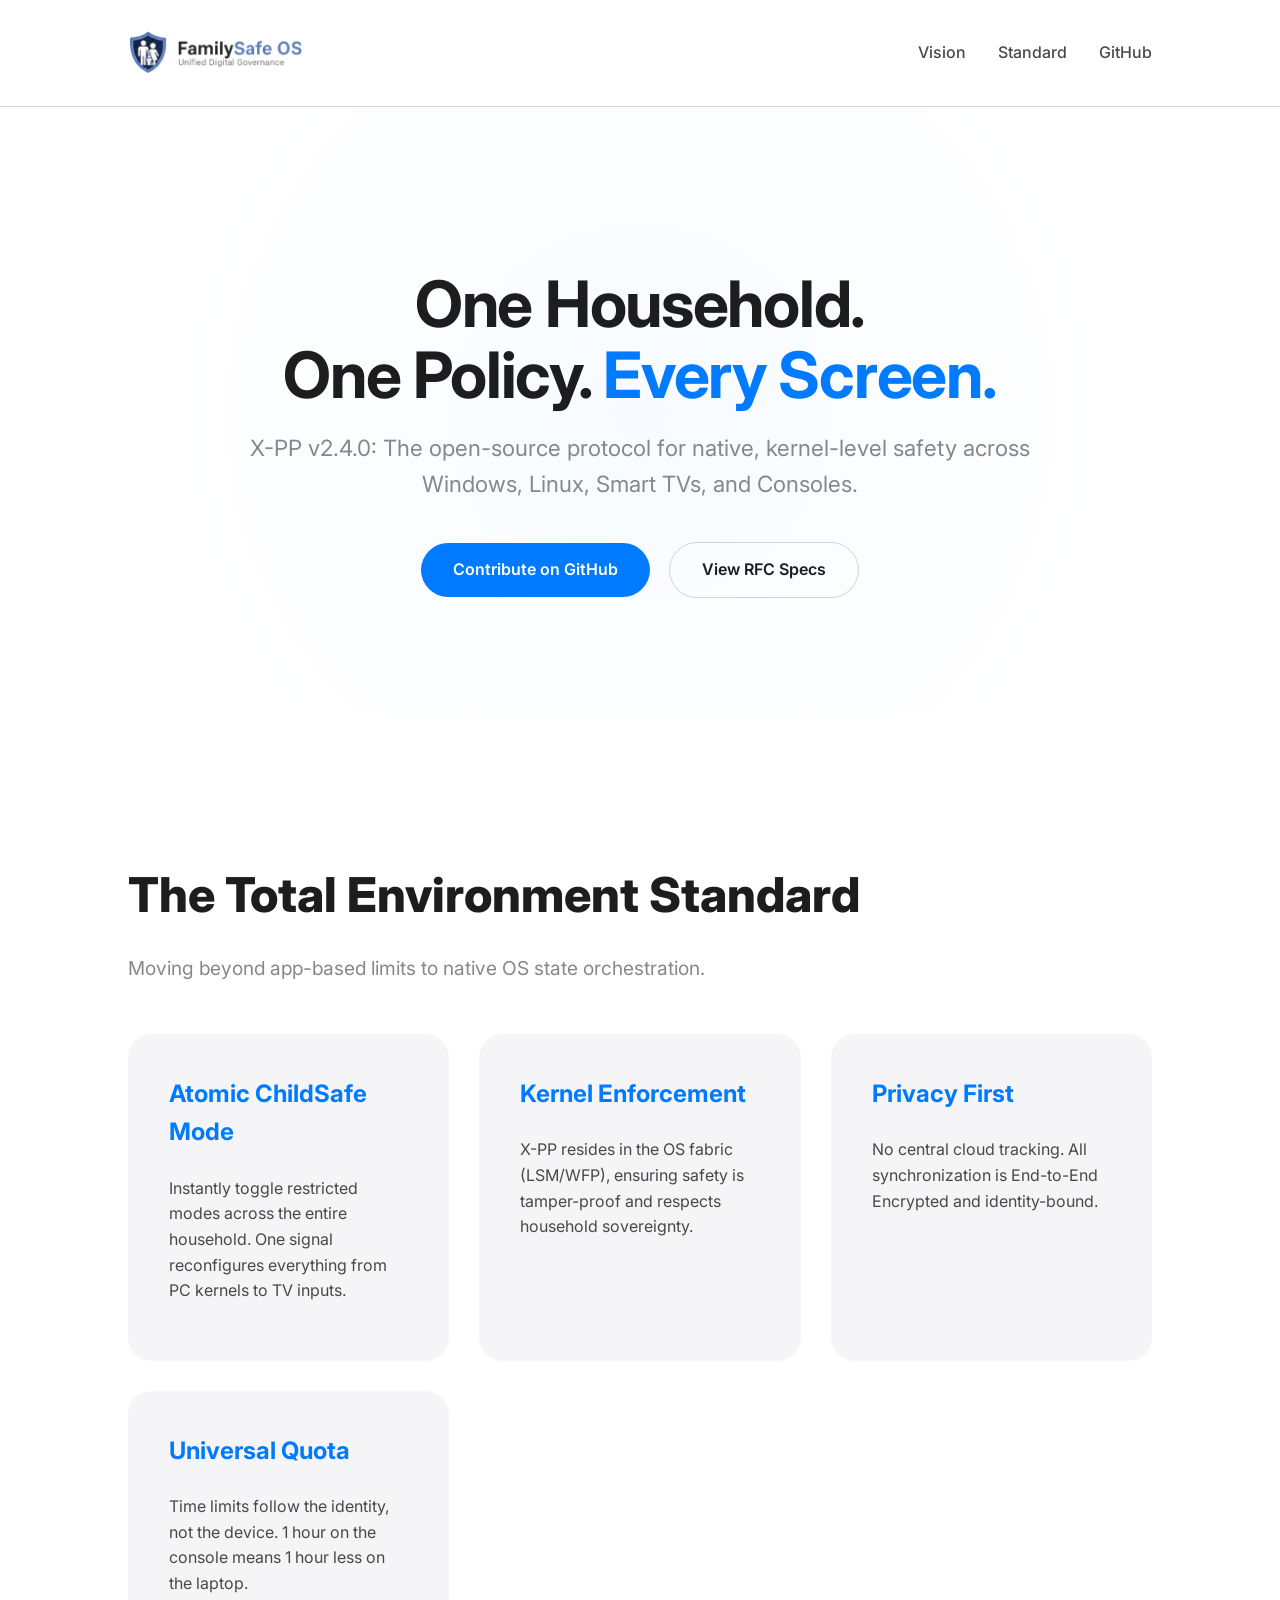
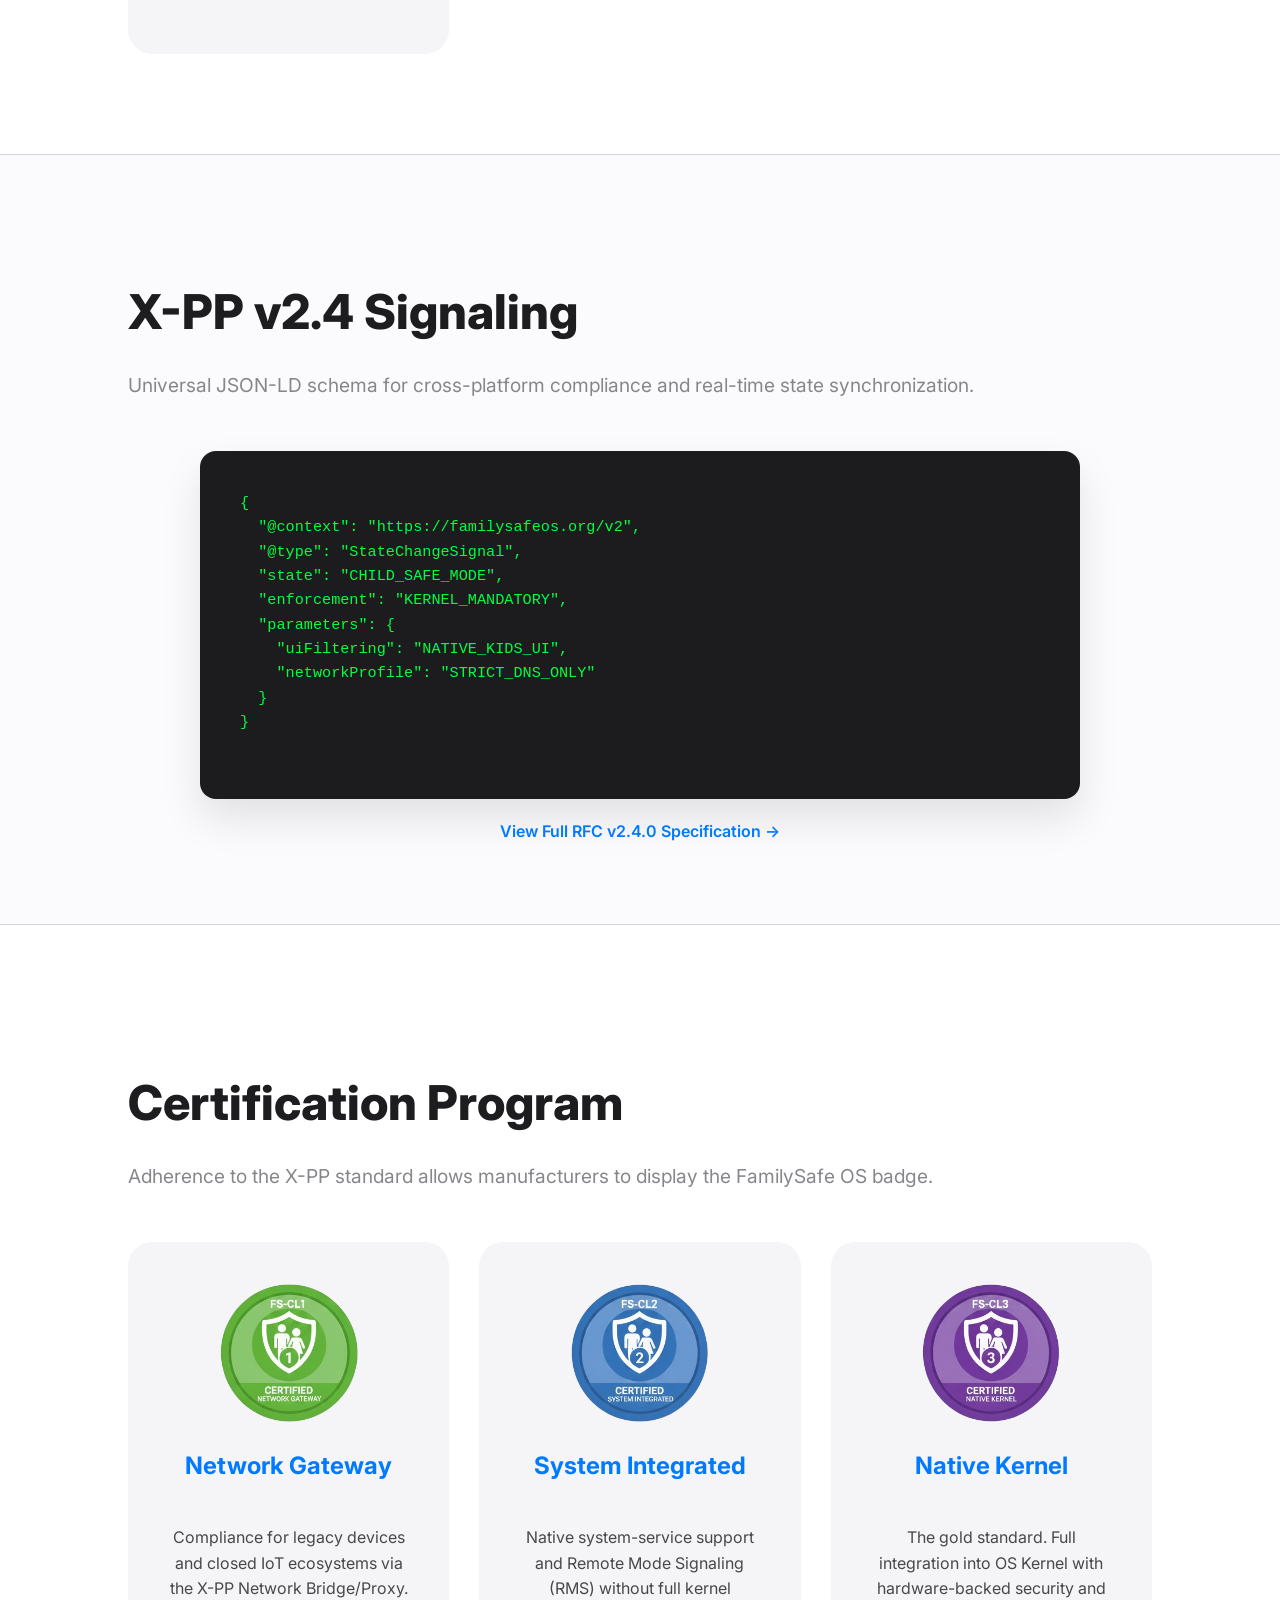
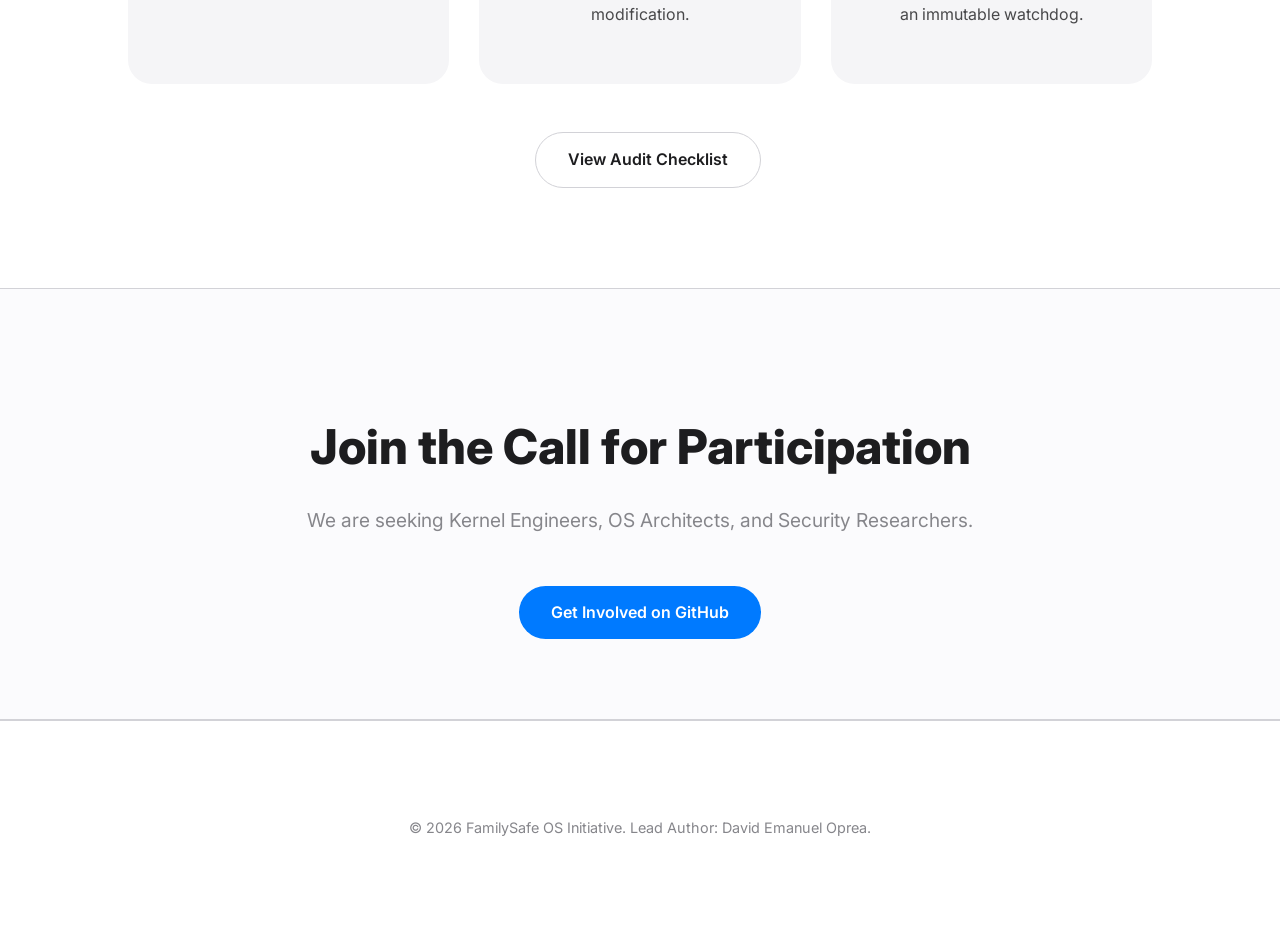
==== docs/index.html @ ed31164e "fix broken links/buttons" ====
<!DOCTYPE html>
<html lang="en">
<head>
    <meta charset="UTF-8">
    <meta name="viewport" content="width=device-width, initial-scale=1.0">
    <title>FamilySafe OS | Unified Digital Governance</title>
    <link rel="stylesheet" href="style.css">
    <link href="https://fonts.googleapis.com/css2?family=Inter:wght@300;400;500;600;800&display=swap" rel="stylesheet">
    <style>
        /* Ensuring smooth scrolling for the internal links */
        html { scroll-behavior: smooth; }
    </style>
</head>
<body>
    <header>
        <nav>
            <div class="logo">
                <img src="logo.png" alt="FamilySafe OS Logo" height="45">
            </div>
            <ul>
                <li><a href="#vision">Vision</a></li>
                <li><a href="#rfc">Standard</a></li>
                <li><a href="https://github.com/FamilySafeOS/standard" target="_blank">GitHub</a></li>
            </ul>
        </nav>
        <div class="hero">
            <h1>One Household. <br>One Policy. <span>Every Screen.</span></h1>
            <p>X-PP v2.4.0: The open-source protocol for native, kernel-level safety across Windows, Linux, Smart TVs, and Consoles.</p>
            <div class="cta-group">
                <a href="https://github.com/FamilySafeOS/standard" class="btn primary">Contribute on GitHub</a>
                <a href="#rfc" class="btn secondary">View RFC Specs</a>
            </div>
        </div>
    </header>

    <section id="vision">
        <div class="section-header">
            <h2>The Total Environment Standard</h2>
            <p>Moving beyond app-based limits to native OS state orchestration.</p>
        </div>
        <div class="principles-grid">
            <div class="card">
                <h3>Atomic ChildSafe Mode</h3>
                <p>Instantly toggle restricted modes across the entire household. One signal reconfigures everything from PC kernels to TV inputs.</p>
            </div>
            <div class="card">
                <h3>Kernel Enforcement</h3>
                <p>X-PP resides in the OS fabric (LSM/WFP), ensuring safety is tamper-proof and respects household sovereignty.</p>
            </div>
            <div class="card">
                <h3>Privacy First</h3>
                <p>No central cloud tracking. All synchronization is End-to-End Encrypted and identity-bound.</p>
            </div>
            <div class="card">
                <h3>Universal Quota</h3>
                <p>Time limits follow the identity, not the device. 1 hour on the console means 1 hour less on the laptop.</p>
            </div>
        </div>
    </section>

    <section id="rfc" class="dark-section">
        <div class="section-header">
            <h2>X-PP v2.4 Signaling</h2>
            <p>Universal JSON-LD schema for cross-platform compliance and real-time state synchronization.</p>
        </div>
        <div class="code-container">
            <pre>
{
  "@context": "https://familysafeos.org/v2",
  "@type": "StateChangeSignal",
  "state": "CHILD_SAFE_MODE",
  "enforcement": "KERNEL_MANDATORY",
  "parameters": {
    "uiFiltering": "NATIVE_KIDS_UI",
    "networkProfile": "STRICT_DNS_ONLY"
  }
}
            </pre>
        </div>
        <div style="text-align: center; margin-top: 20px;">
             <a href="https://github.com/FamilySafeOS/standard/blob/main/RFC/x-pp-v2.md" style="color: #007AFF; text-decoration: none; font-weight: 600;">View Full RFC v2.4.0 Specification →</a>
        </div>
    </section>

    <section id="certification">
        <div class="section-header">
            <h2>Certification Program</h2>
            <p>Adherence to the X-PP standard allows manufacturers to display the FamilySafe OS badge.</p>
        </div>
        <div class="principles-grid">
            <div class="card cert-card">
                <img src="cl1.png" alt="FS-CL1 Network Gateway" class="cert-badge">
                <h3>Network Gateway</h3>
                <p>Compliance for legacy devices and closed IoT ecosystems via the X-PP Network Bridge/Proxy.</p>
            </div>
            <div class="card cert-card">
                <img src="cl2.png" alt="FS-CL2 System Integrated" class="cert-badge">
                <h3>System Integrated</h3>
                <p>Native system-service support and Remote Mode Signaling (RMS) without full kernel modification.</p>
            </div>
            <div class="card cert-card">
                <img src="cl3.png" alt="FS-CL3 Native Kernel" class="cert-badge">
                <h3>Native Kernel</h3>
                <p>The gold standard. Full integration into OS Kernel with hardware-backed security and an immutable watchdog.</p>
            </div>
        </div>
        <div style="text-align: center; margin-top: 3rem;">
            <a href="https://github.com/FamilySafeOS/standard/blob/main/Vendors/AUDIT_CHECKLIST.md" class="btn secondary">View Audit Checklist</a>
        </div>
    </section>

    <section id="cta-footer" class="dark-section">
        <div class="section-header" style="text-align: center;">
            <h2>Join the Call for Participation</h2>
            <p>We are seeking Kernel Engineers, OS Architects, and Security Researchers.</p>
            <a href="https://github.com/FamilySafeOS/standard/issues" class="btn primary">Get Involved on GitHub</a>
        </div>
    </section>

    <footer>
        <p>&copy; 2026 FamilySafe OS Initiative. Lead Author: David Emanuel Oprea.</p>
    </footer>
</body>
</html>
---- docs/style.css ----
/* style.css - Updated Light Theme */
:root { 
    --primary: #007AFF; 
    --bg: #ffffff; 
    --text: #1d1d1f; 
    --card: #f5f5f7; 
    --border: #d2d2d7;
    --code-bg: #1c1c1e;
}
html {
    scroll-behavior: smooth;
}

body { 
    margin: 0; 
    font-family: 'Inter', sans-serif; 
    background: var(--bg); 
    color: var(--text); 
    line-height: 1.6; 
    -webkit-font-smoothing: antialiased;
}

nav { 
    display: flex; 
    justify-content: space-between; 
    padding: 1.5rem 10%; 
    align-items: center; 
    border-bottom: 1px solid var(--border);
}

.logo { 
    display: flex;
    align-items: center;
}

nav ul { display: flex; list-style: none; gap: 2rem; }
nav a { color: var(--text); text-decoration: none; font-weight: 500; opacity: 0.8; transition: 0.3s; }
nav a:hover { opacity: 1; color: var(--primary); }

.hero { 
    text-align: center; 
    padding: 120px 10%; 
    background: radial-gradient(circle at center, #007aff08 0%, transparent 70%); 
}

h1 { font-size: 4rem; line-height: 1.1; margin-bottom: 20px; color: #1d1d1f; letter-spacing: -0.02em; }
h1 span { color: var(--primary); }
.hero p { font-size: 1.4rem; color: #86868b; max-width: 800px; margin: 0 auto 40px; }

.btn { padding: 14px 32px; border-radius: 50px; text-decoration: none; font-weight: 600; transition: 0.3s; display: inline-block; }
.primary { background: var(--primary); color: white; }
.secondary { border: 1px solid var(--border); color: var(--text); margin-left: 15px; }
.secondary:hover { background: #f5f5f7; }

section { padding: 100px 10%; }
.section-header h2 { font-size: 3rem; margin-bottom: 15px; font-weight: 800; }
.section-header p { font-size: 1.2rem; color: #86868b; margin-bottom: 50px; }

.principles-grid { display: grid; grid-template-columns: repeat(auto-fit, minmax(300px, 1fr)); gap: 30px; }
.card { 
    background: var(--card); 
    padding: 40px; 
    border-radius: 24px; 
    border: 1px solid transparent; 
    transition: 0.3s ease;
}

.card h3 { color: var(--primary); font-size: 1.5rem; margin-top: 0; }
.card p { color: #48484a; }

/* Certification Hover Glows */
.cert-card { 
    text-align: center; 
    display: flex; 
    flex-direction: column; 
    align-items: center; 
}

.cert-badge { 
    width: 140px; 
    height: 140px; 
    margin-bottom: 1.5rem; 
    transition: transform 0.3s ease; 
}

.cert-card:hover { 
    transform: translateY(-10px); 
    background: #ffffff; 
}

/* Specific Glow Effects based on Level */
/* Level 1 - Green */
.cert-card:nth-child(1):hover { 
    box-shadow: 0 20px 40px rgba(50, 215, 75, 0.15); 
    border-color: #32D74B; 
}

/* Level 2 - Blue */
.cert-card:nth-child(2):hover { 
    box-shadow: 0 20px 40px rgba(0, 122, 255, 0.15); 
    border-color: #007AFF; 
}

/* Level 3 - Purple */
.cert-card:nth-child(3):hover { 
    box-shadow: 0 20px 40px rgba(94, 92, 230, 0.15); 
    border-color: #5E5CE6; 
}

.cert-card:hover .cert-badge { transform: scale(1.05); }

/* Technical Section stays dark for contrast */
.dark-section { 
    background: #fbfbfd; 
    border-top: 1px solid var(--border); 
    border-bottom: 1px solid var(--border); 
    padding: 80px 10%;
}

.code-container { 
    background: var(--code-bg); 
    padding: 2.5rem; 
    border-radius: 16px; 
    max-width: 800px; 
    margin: 0 auto; 
    box-shadow: 0 20px 40px rgba(0,0,0,0.1);
}

pre { 
    margin: 0; 
    color: #00ff41; 
    font-family: 'Courier New', monospace; 
    font-size: 0.95rem; 
    overflow-x: auto; 
}

footer { 
    padding: 80px 10%; 
    text-align: center; 
    border-top: 1px solid var(--border); 
    color: #86868b; 
    font-size: 0.9rem; 
}
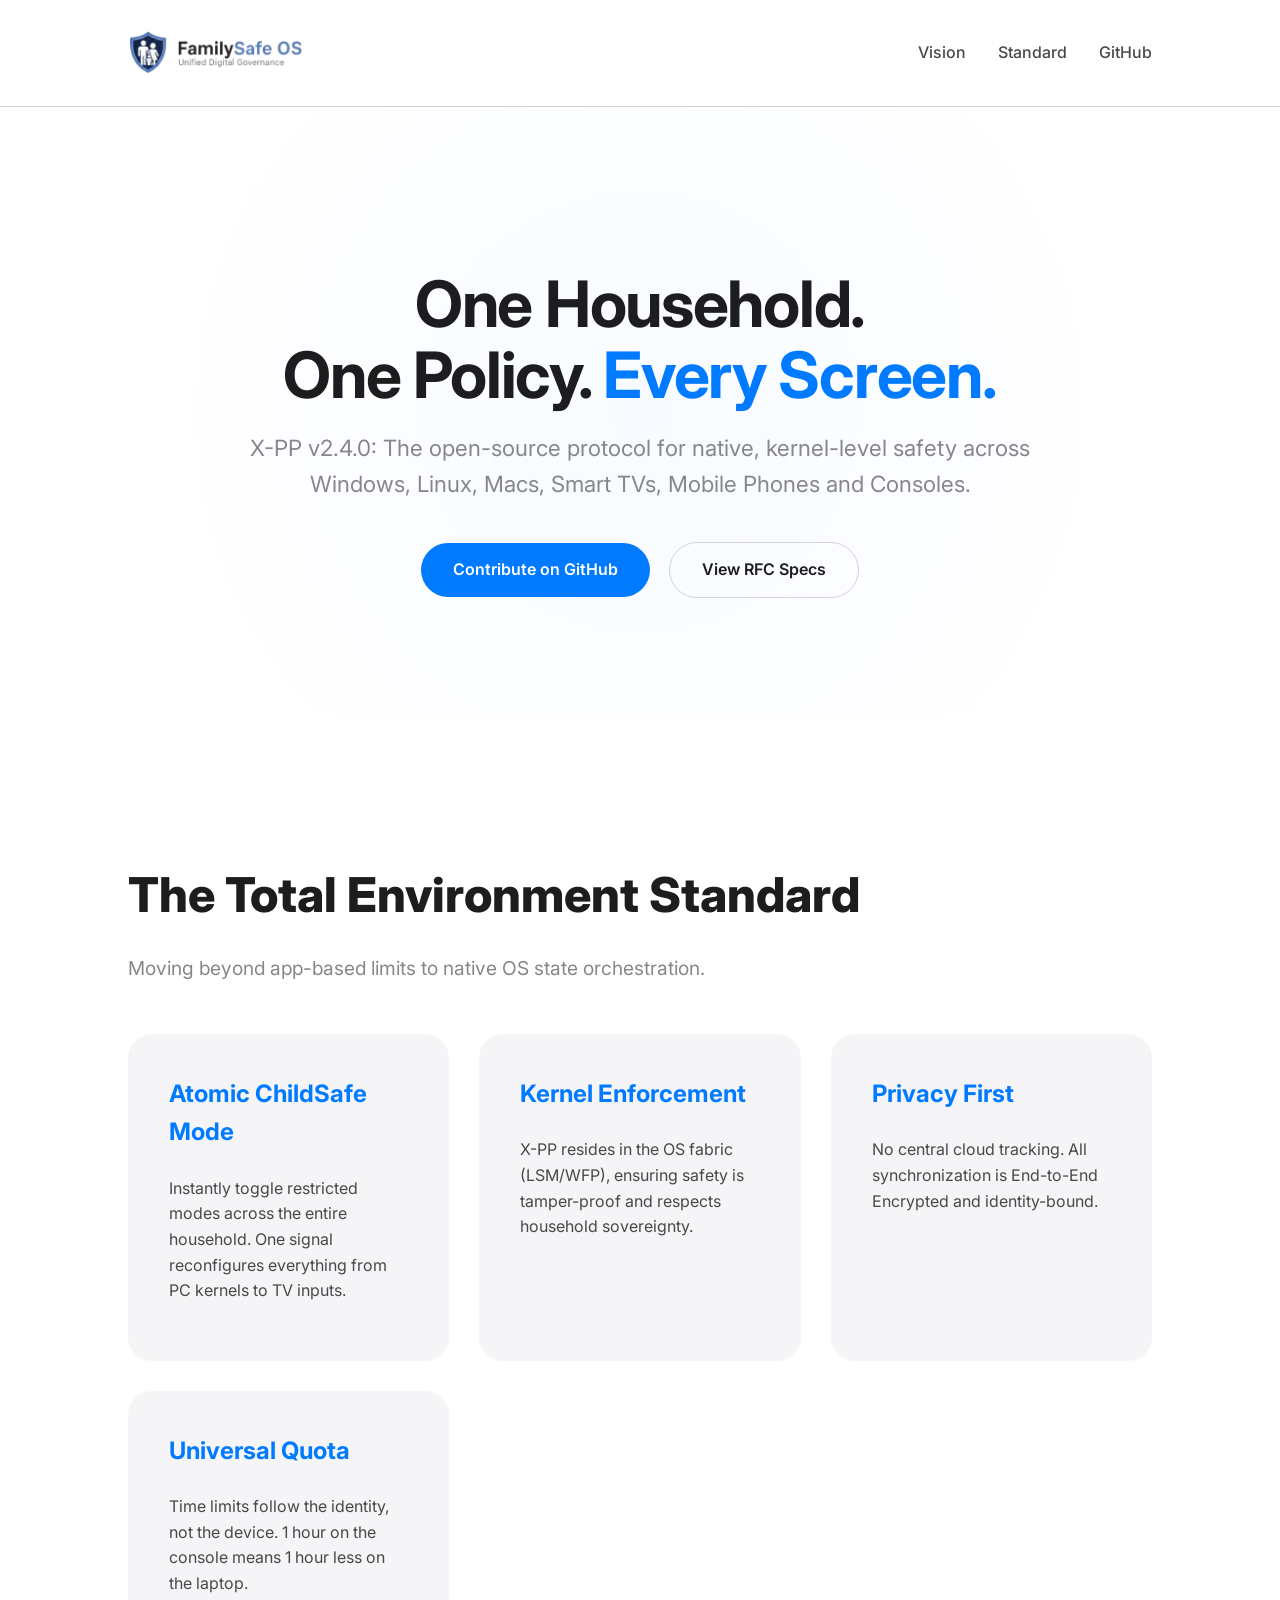
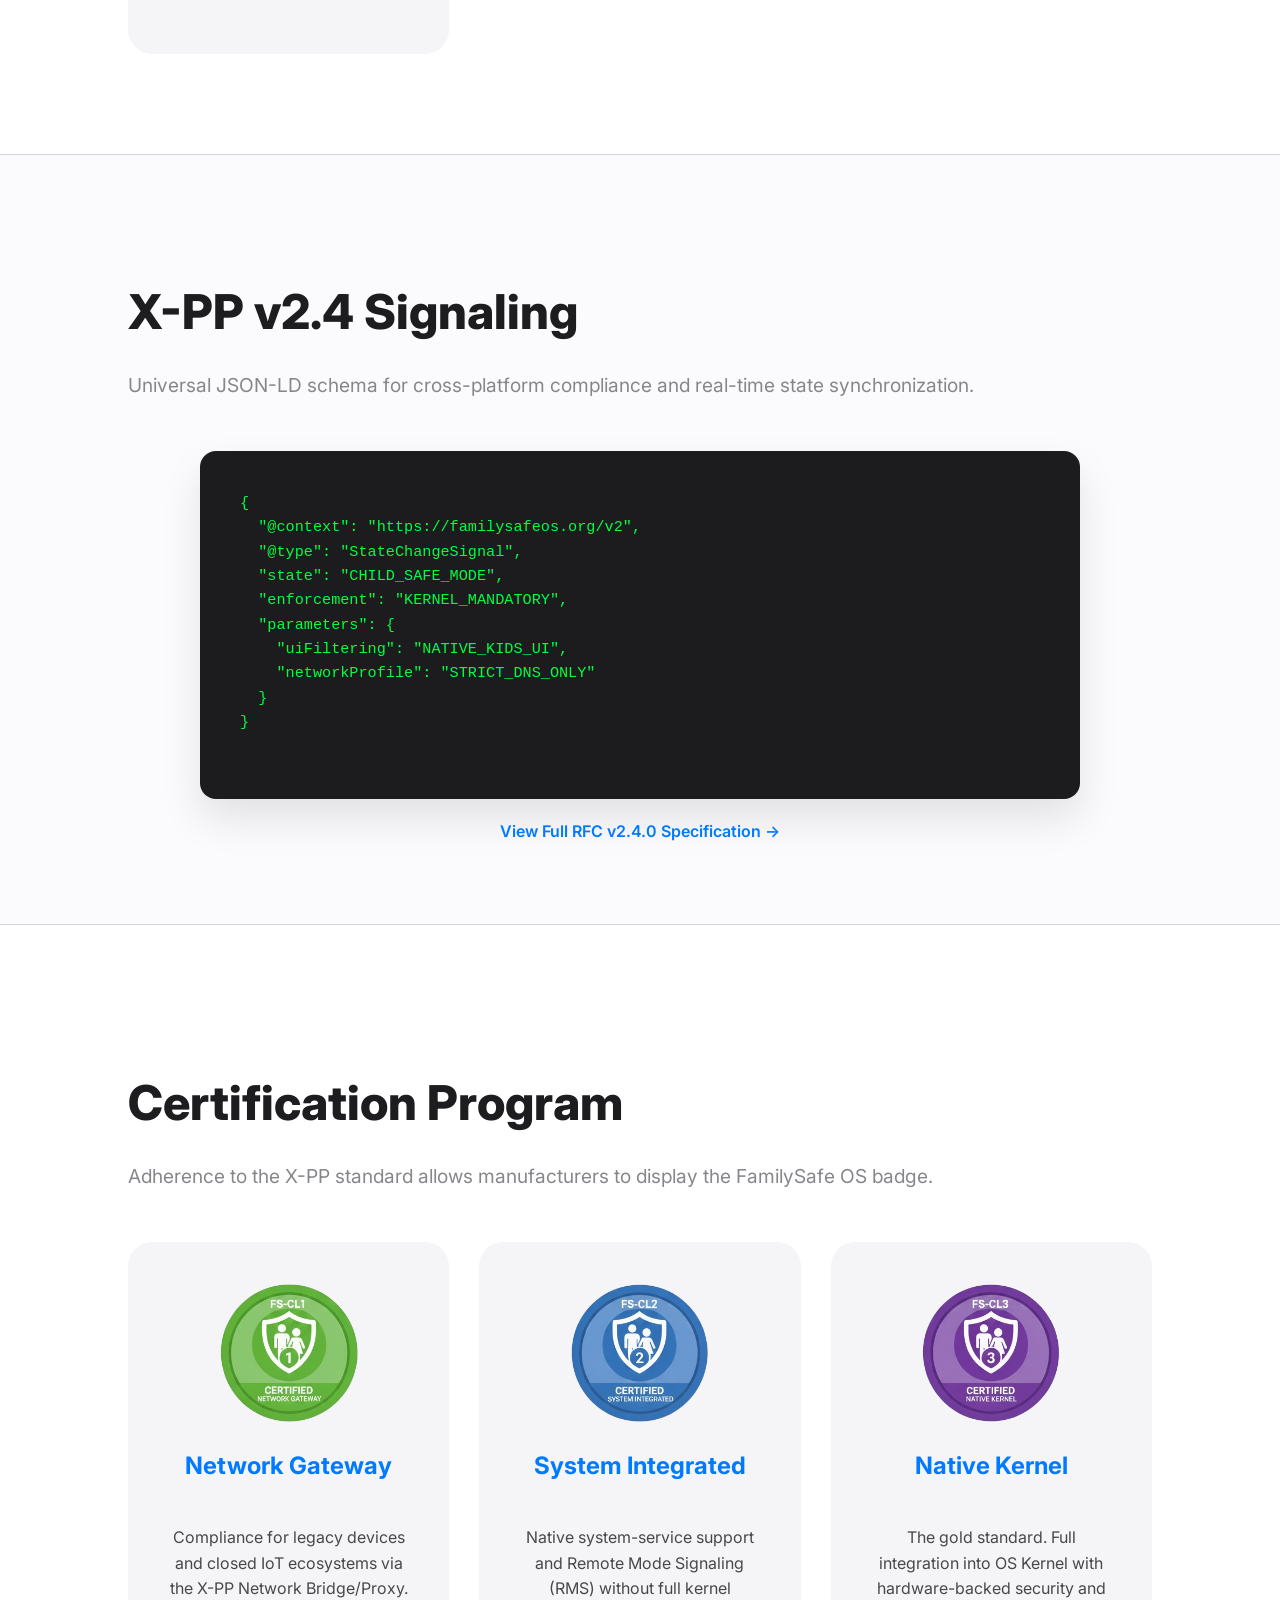
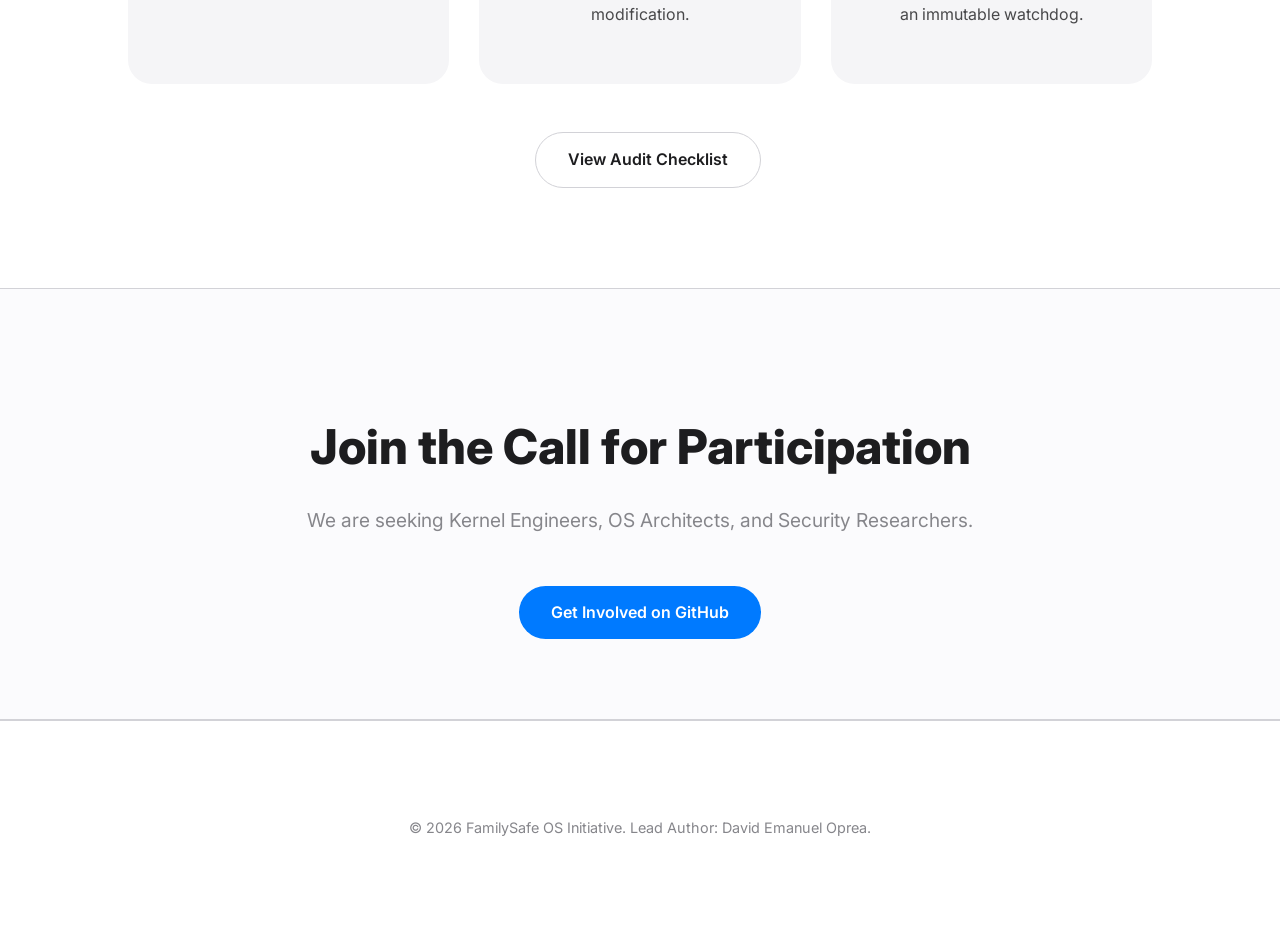
==== commit 1a4d5f34: "updated description" ====
--- a/docs/index.html
+++ b/docs/index.html
@@ -25,7 +25,7 @@
         </nav>
         <div class="hero">
             <h1>One Household. <br>One Policy. <span>Every Screen.</span></h1>
-            <p>X-PP v2.4.0: The open-source protocol for native, kernel-level safety across Windows, Linux, Smart TVs, and Consoles.</p>
+            <p>X-PP v2.4.0: The open-source protocol for native, kernel-level safety across Windows, Linux, Macs, Smart TVs, Mobile Phones and Consoles.</p>
             <div class="cta-group">
                 <a href="https://github.com/FamilySafeOS/standard" class="btn primary">Contribute on GitHub</a>
                 <a href="#rfc" class="btn secondary">View RFC Specs</a>
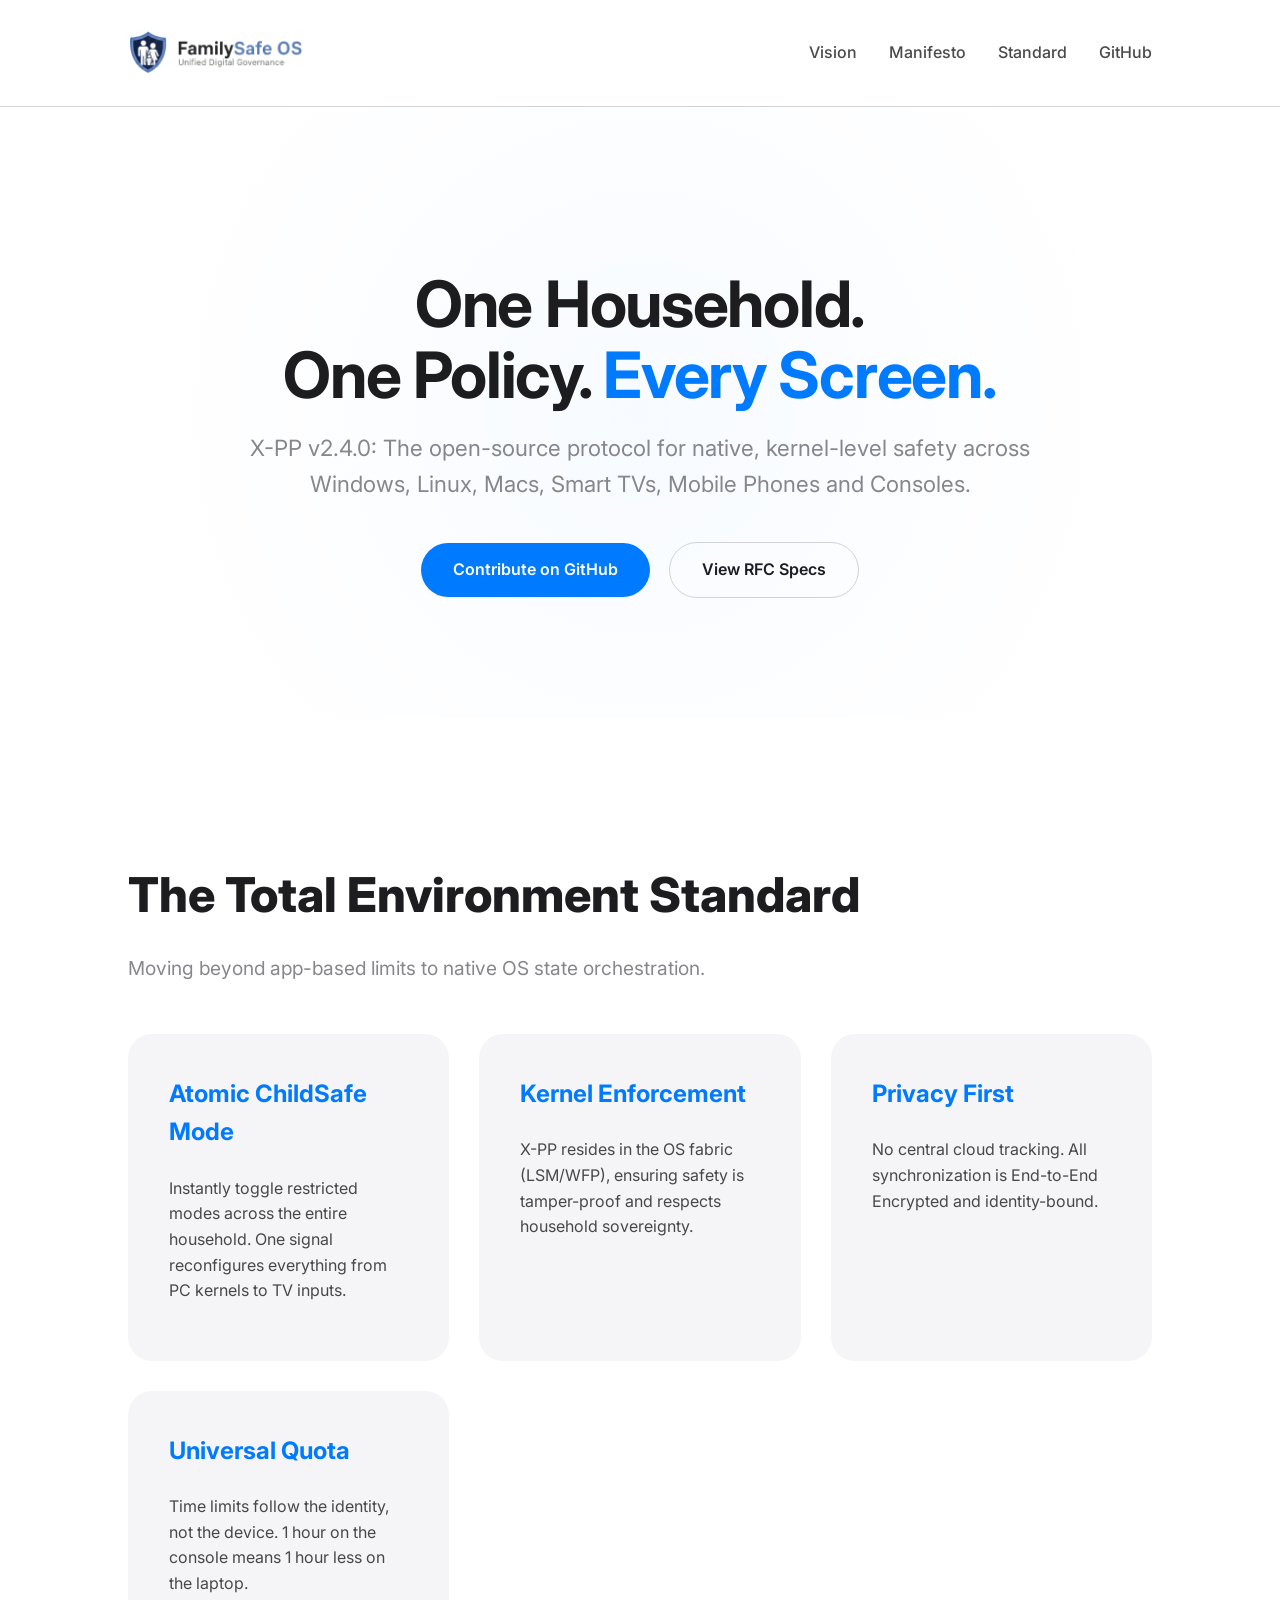
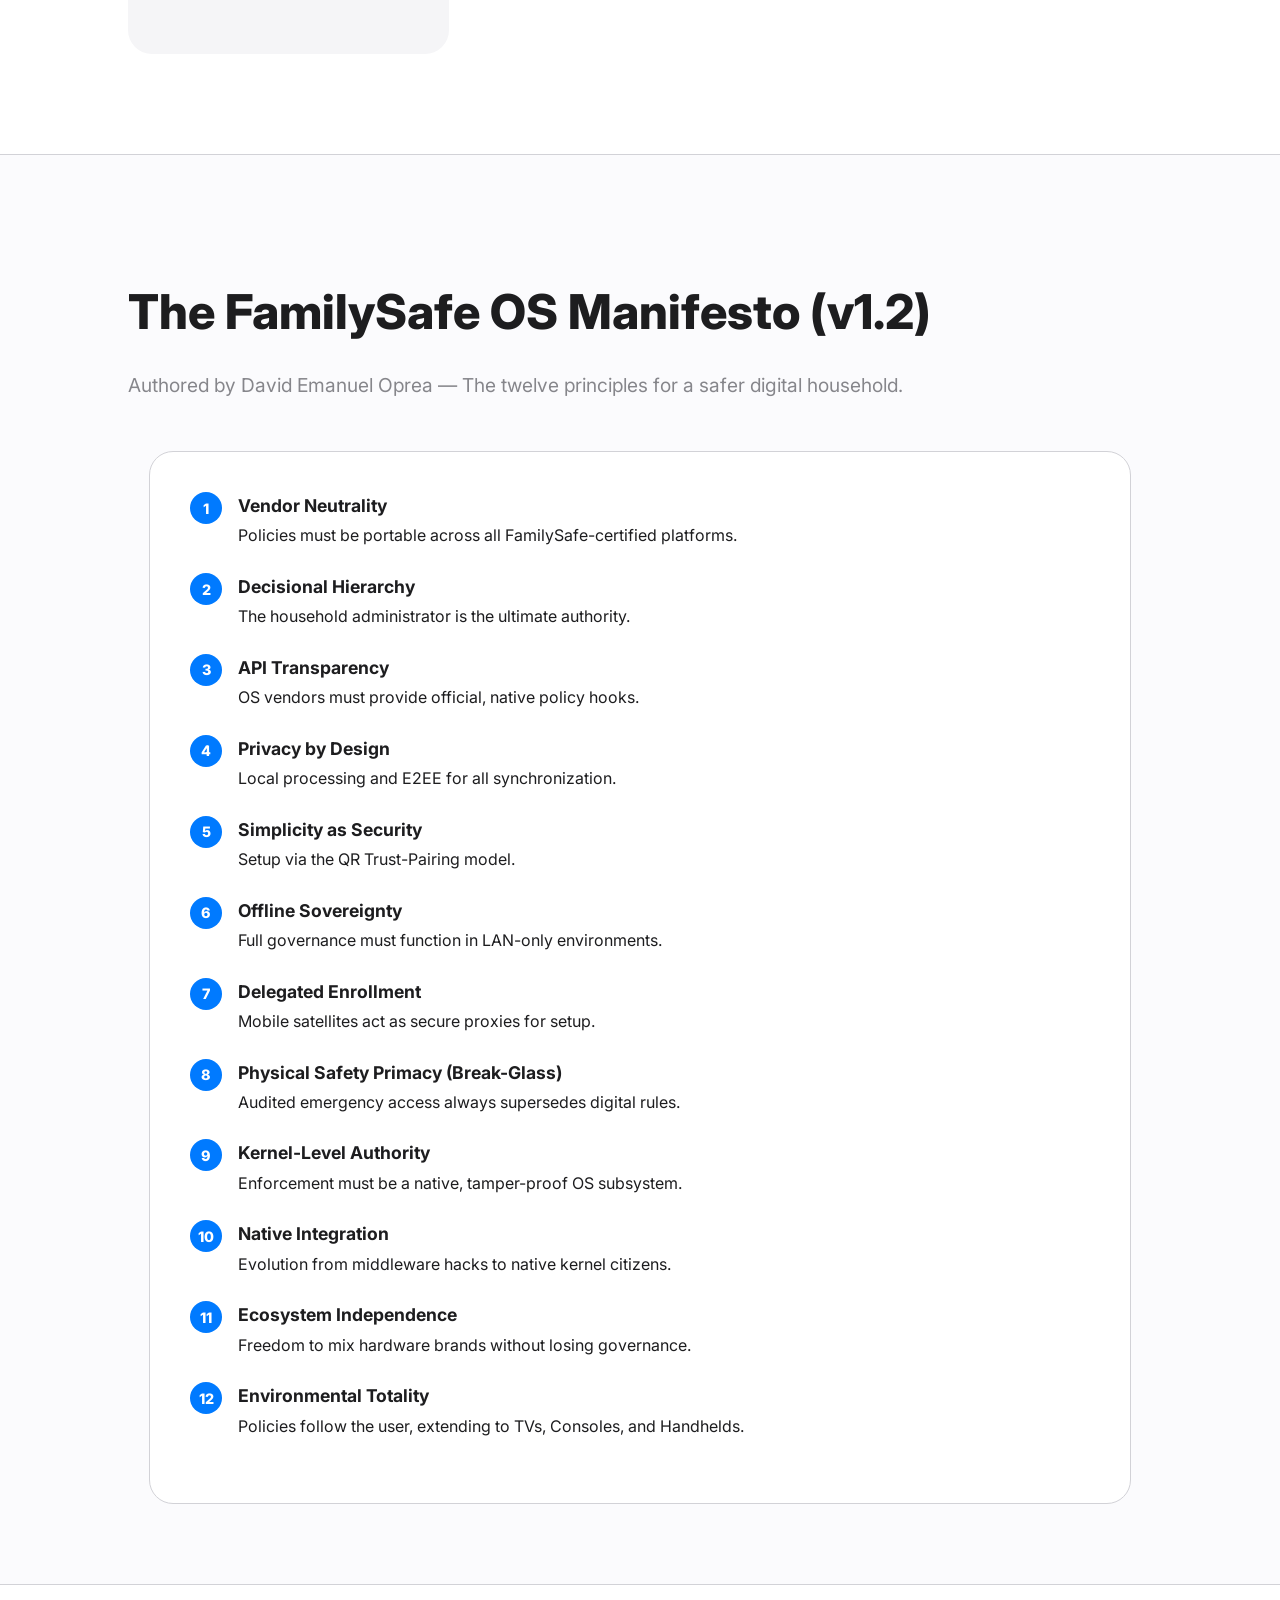
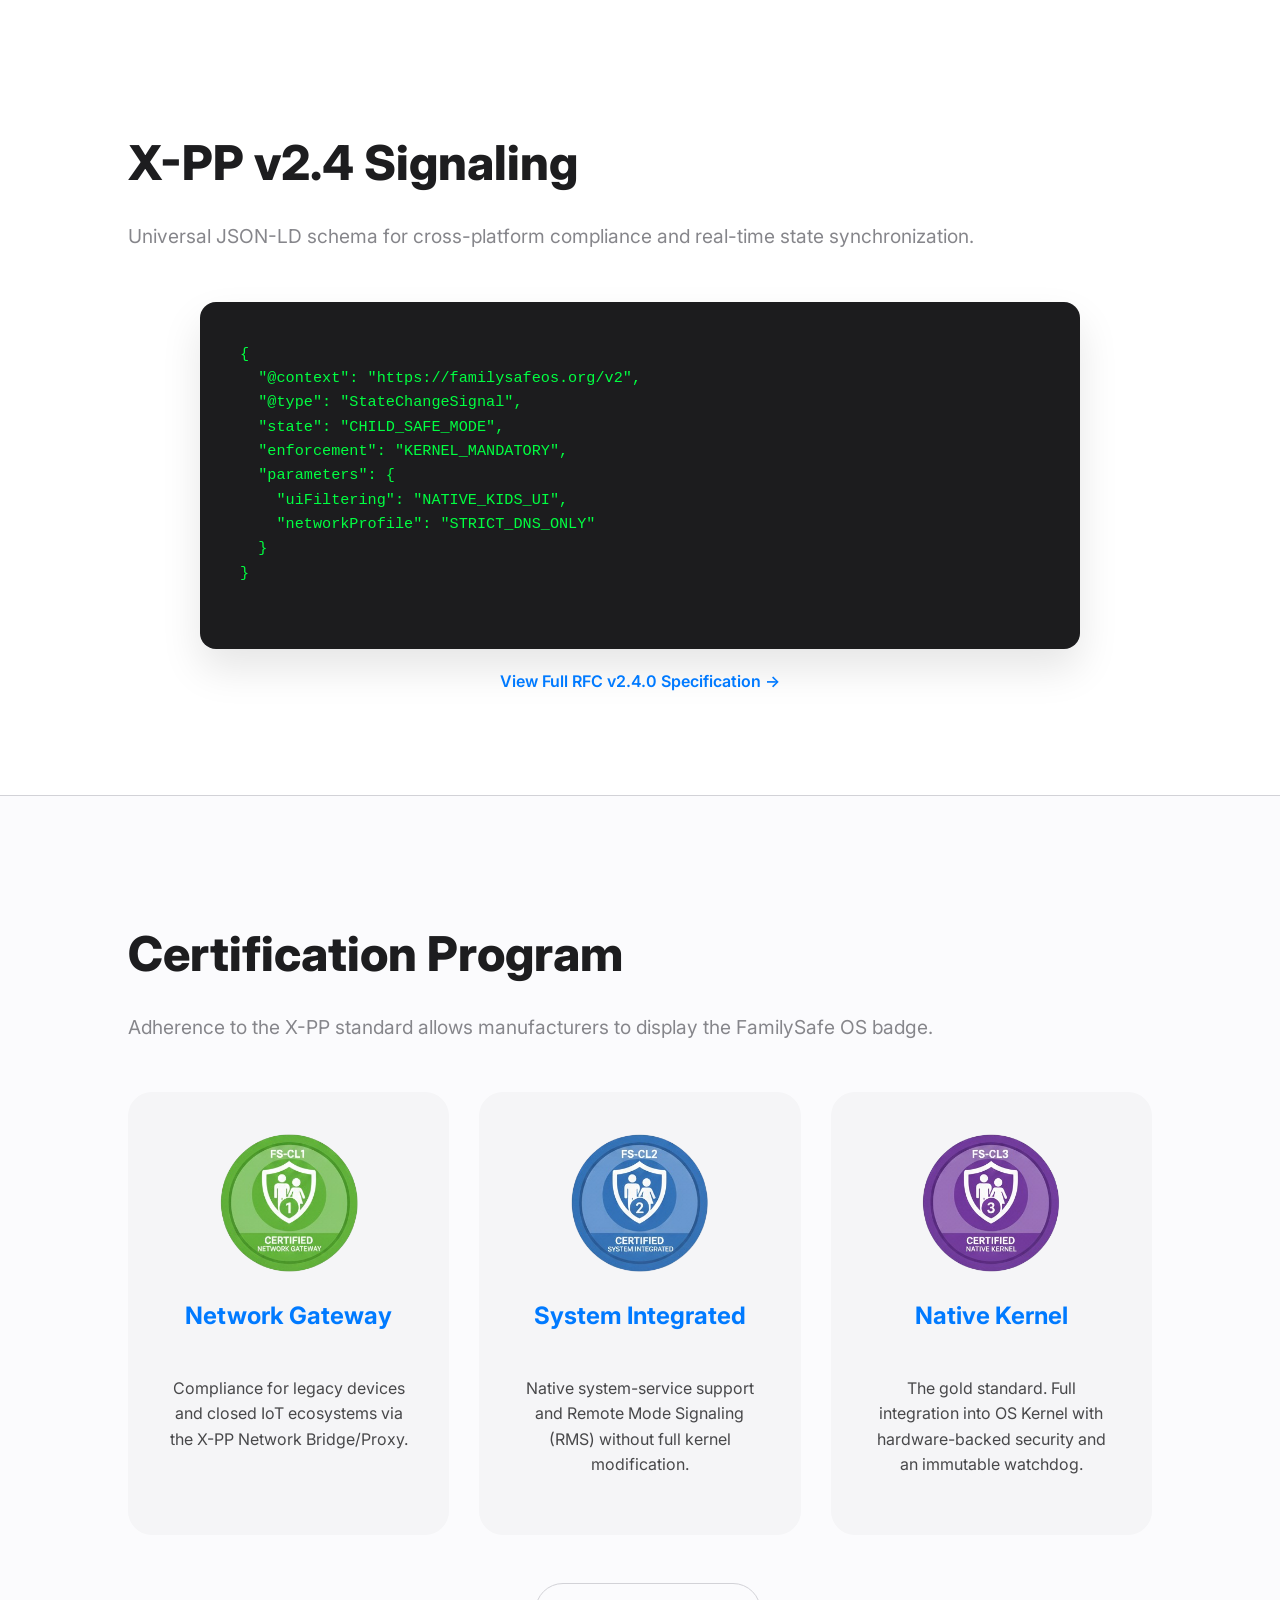
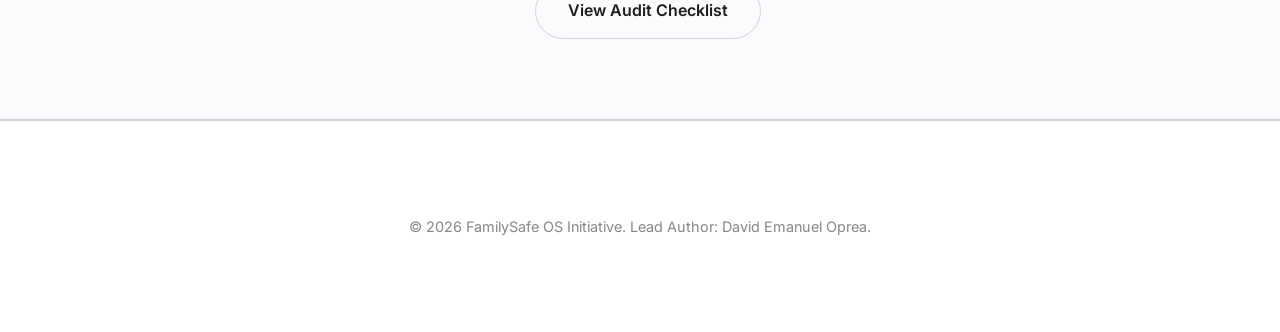
==== commit 9f52a784: "Add manifesto section with twelve principles Added a new manifesto section with twelve principles fo" ====
--- a/docs/index.html
+++ b/docs/index.html
@@ -7,8 +7,43 @@
     <link rel="stylesheet" href="style.css">
     <link href="https://fonts.googleapis.com/css2?family=Inter:wght@300;400;500;600;800&display=swap" rel="stylesheet">
     <style>
-        /* Ensuring smooth scrolling for the internal links */
+        /* Ensuring smooth scrolling for internal links */
         html { scroll-behavior: smooth; }
+        
+        /* Manifesto specific styling to ensure readability in white theme */
+        .manifesto-list {
+            list-style: none;
+            padding: 0;
+            counter-reset: manifesto-counter;
+        }
+        .manifesto-item {
+            counter-increment: manifesto-counter;
+            margin-bottom: 1.5rem;
+            padding-left: 3rem;
+            position: relative;
+        }
+        .manifesto-item::before {
+            content: counter(manifesto-counter);
+            position: absolute;
+            left: 0;
+            top: 0;
+            width: 2rem;
+            height: 2rem;
+            background: var(--primary);
+            color: white;
+            border-radius: 50%;
+            display: flex;
+            align-items: center;
+            justify-content: center;
+            font-weight: 800;
+            font-size: 0.9rem;
+        }
+        .manifesto-item strong {
+            display: block;
+            color: var(--text);
+            font-size: 1.1rem;
+            margin-bottom: 0.2rem;
+        }
     </style>
 </head>
 <body>
@@ -19,6 +54,7 @@
             </div>
             <ul>
                 <li><a href="#vision">Vision</a></li>
+                <li><a href="#manifesto">Manifesto</a></li>
                 <li><a href="#rfc">Standard</a></li>
                 <li><a href="https://github.com/FamilySafeOS/standard" target="_blank">GitHub</a></li>
             </ul>
@@ -58,7 +94,54 @@
         </div>
     </section>
 
-    <section id="rfc" class="dark-section">
+    <section id="manifesto" class="dark-section">
+        <div class="section-header">
+            <h2>The FamilySafe OS Manifesto (v1.2)</h2>
+            <p>Authored by David Emanuel Oprea — The twelve principles for a safer digital household.</p>
+        </div>
+        <div class="card" style="max-width: 900px; margin: 0 auto; background: white; border: 1px solid var(--border);">
+            <div class="manifesto-list">
+                <div class="manifesto-item">
+                    <strong>Vendor Neutrality</strong> Policies must be portable across all FamilySafe-certified platforms.
+                </div>
+                <div class="manifesto-item">
+                    <strong>Decisional Hierarchy</strong> The household administrator is the ultimate authority.
+                </div>
+                <div class="manifesto-item">
+                    <strong>API Transparency</strong> OS vendors must provide official, native policy hooks.
+                </div>
+                <div class="manifesto-item">
+                    <strong>Privacy by Design</strong> Local processing and E2EE for all synchronization.
+                </div>
+                <div class="manifesto-item">
+                    <strong>Simplicity as Security</strong> Setup via the QR Trust-Pairing model.
+                </div>
+                <div class="manifesto-item">
+                    <strong>Offline Sovereignty</strong> Full governance must function in LAN-only environments.
+                </div>
+                <div class="manifesto-item">
+                    <strong>Delegated Enrollment</strong> Mobile satellites act as secure proxies for setup.
+                </div>
+                <div class="manifesto-item">
+                    <strong>Physical Safety Primacy (Break-Glass)</strong> Audited emergency access always supersedes digital rules.
+                </div>
+                <div class="manifesto-item">
+                    <strong>Kernel-Level Authority</strong> Enforcement must be a native, tamper-proof OS subsystem.
+                </div>
+                <div class="manifesto-item">
+                    <strong>Native Integration</strong> Evolution from middleware hacks to native kernel citizens.
+                </div>
+                <div class="manifesto-item">
+                    <strong>Ecosystem Independence</strong> Freedom to mix hardware brands without losing governance.
+                </div>
+                <div class="manifesto-item">
+                    <strong>Environmental Totality</strong> Policies follow the user, extending to TVs, Consoles, and Handhelds.
+                </div>
+            </div>
+        </div>
+    </section>
+
+    <section id="rfc">
         <div class="section-header">
             <h2>X-PP v2.4 Signaling</h2>
             <p>Universal JSON-LD schema for cross-platform compliance and real-time state synchronization.</p>
@@ -82,7 +165,7 @@
         </div>
     </section>
 
-    <section id="certification">
+    <section id="certification" class="dark-section">
         <div class="section-header">
             <h2>Certification Program</h2>
             <p>Adherence to the X-PP standard allows manufacturers to display the FamilySafe OS badge.</p>
@@ -109,16 +192,8 @@
         </div>
     </section>
 
-    <section id="cta-footer" class="dark-section">
-        <div class="section-header" style="text-align: center;">
-            <h2>Join the Call for Participation</h2>
-            <p>We are seeking Kernel Engineers, OS Architects, and Security Researchers.</p>
-            <a href="https://github.com/FamilySafeOS/standard/issues" class="btn primary">Get Involved on GitHub</a>
-        </div>
-    </section>
-
     <footer>
         <p>&copy; 2026 FamilySafe OS Initiative. Lead Author: David Emanuel Oprea.</p>
     </footer>
 </body>
-</html>+</html>
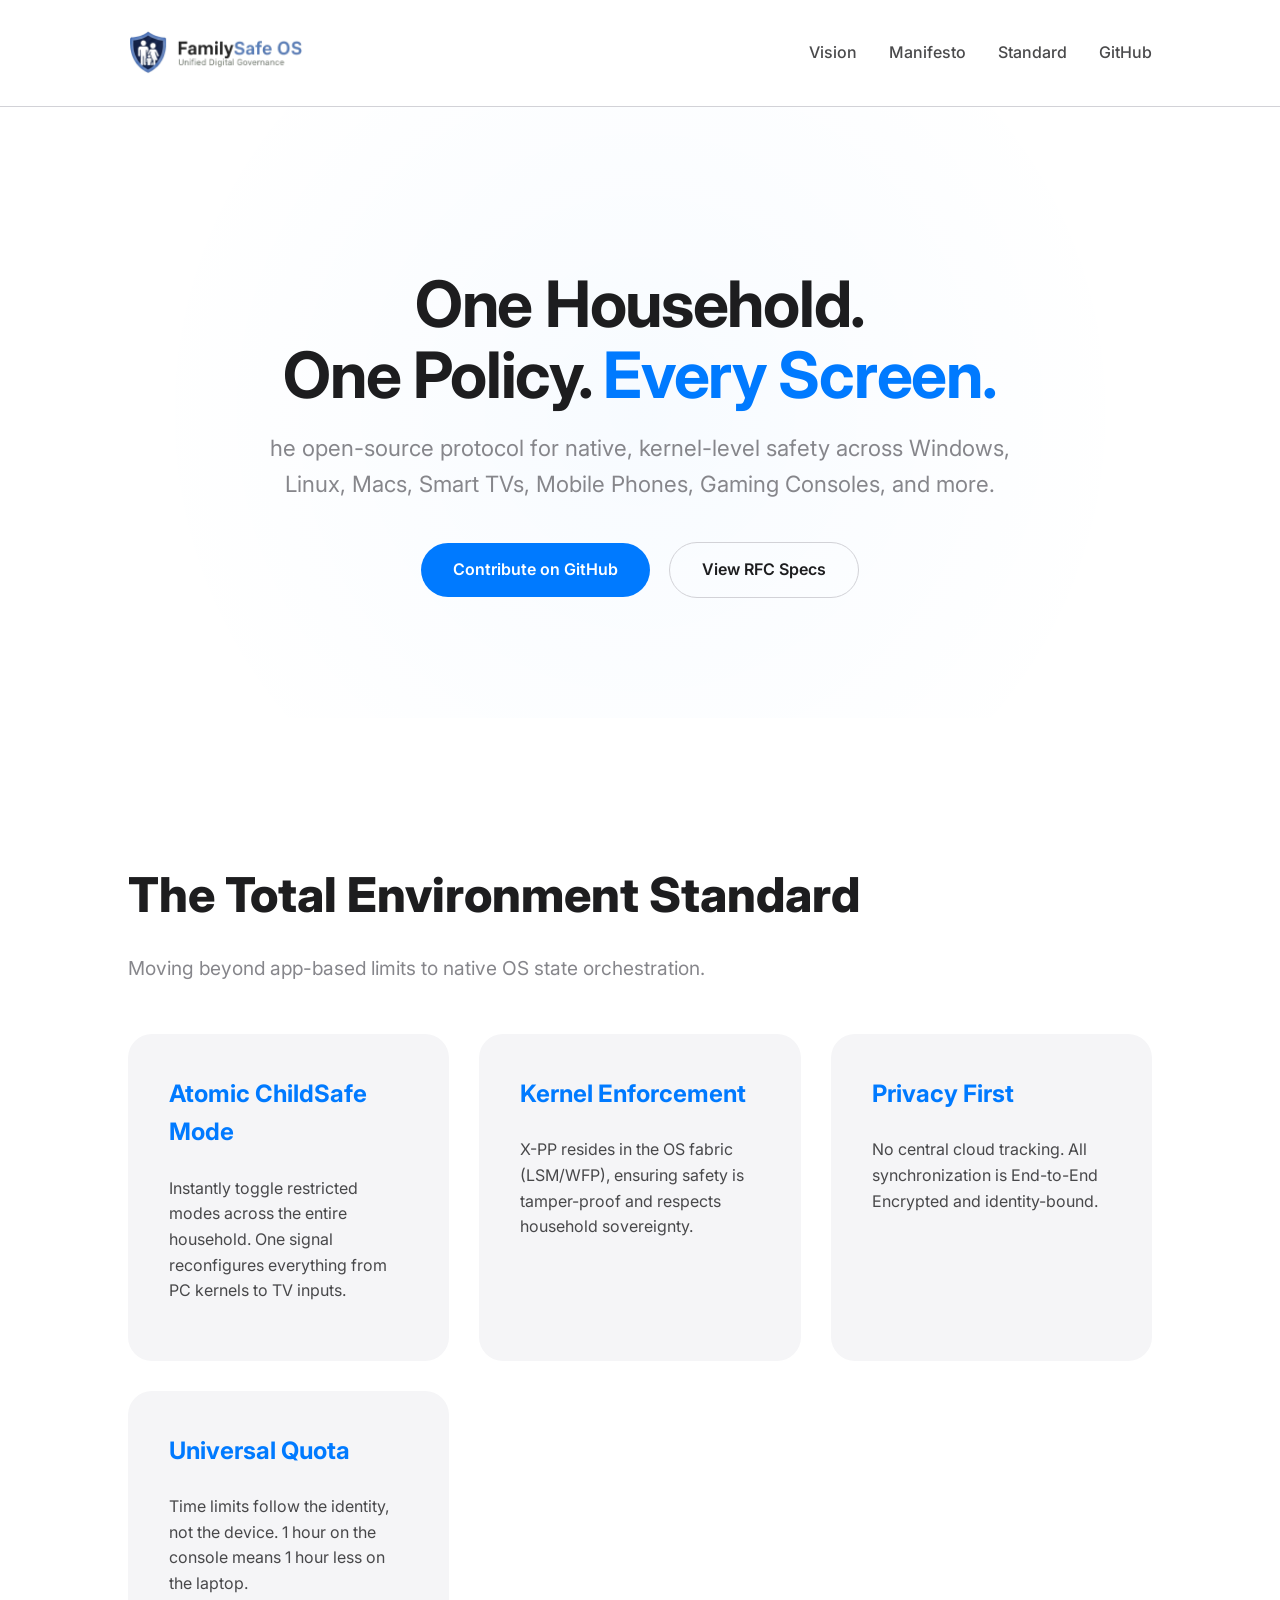
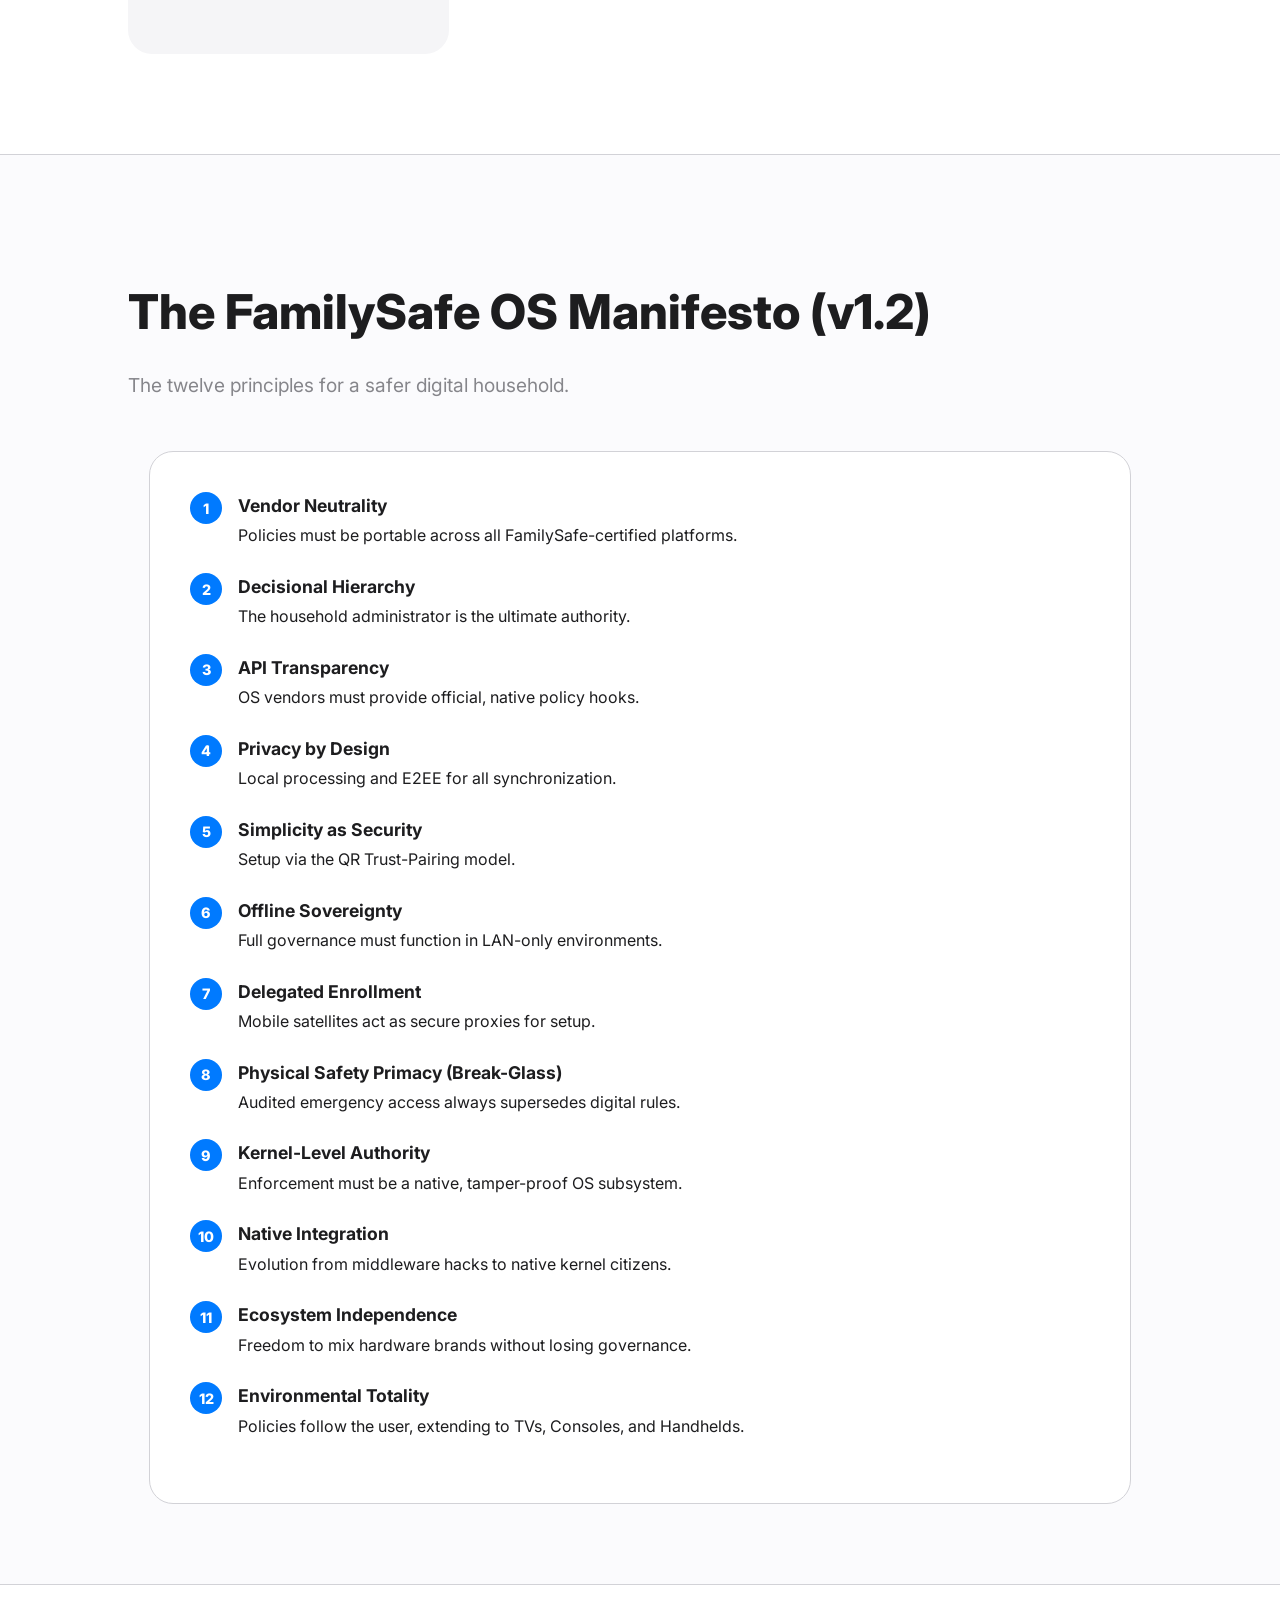
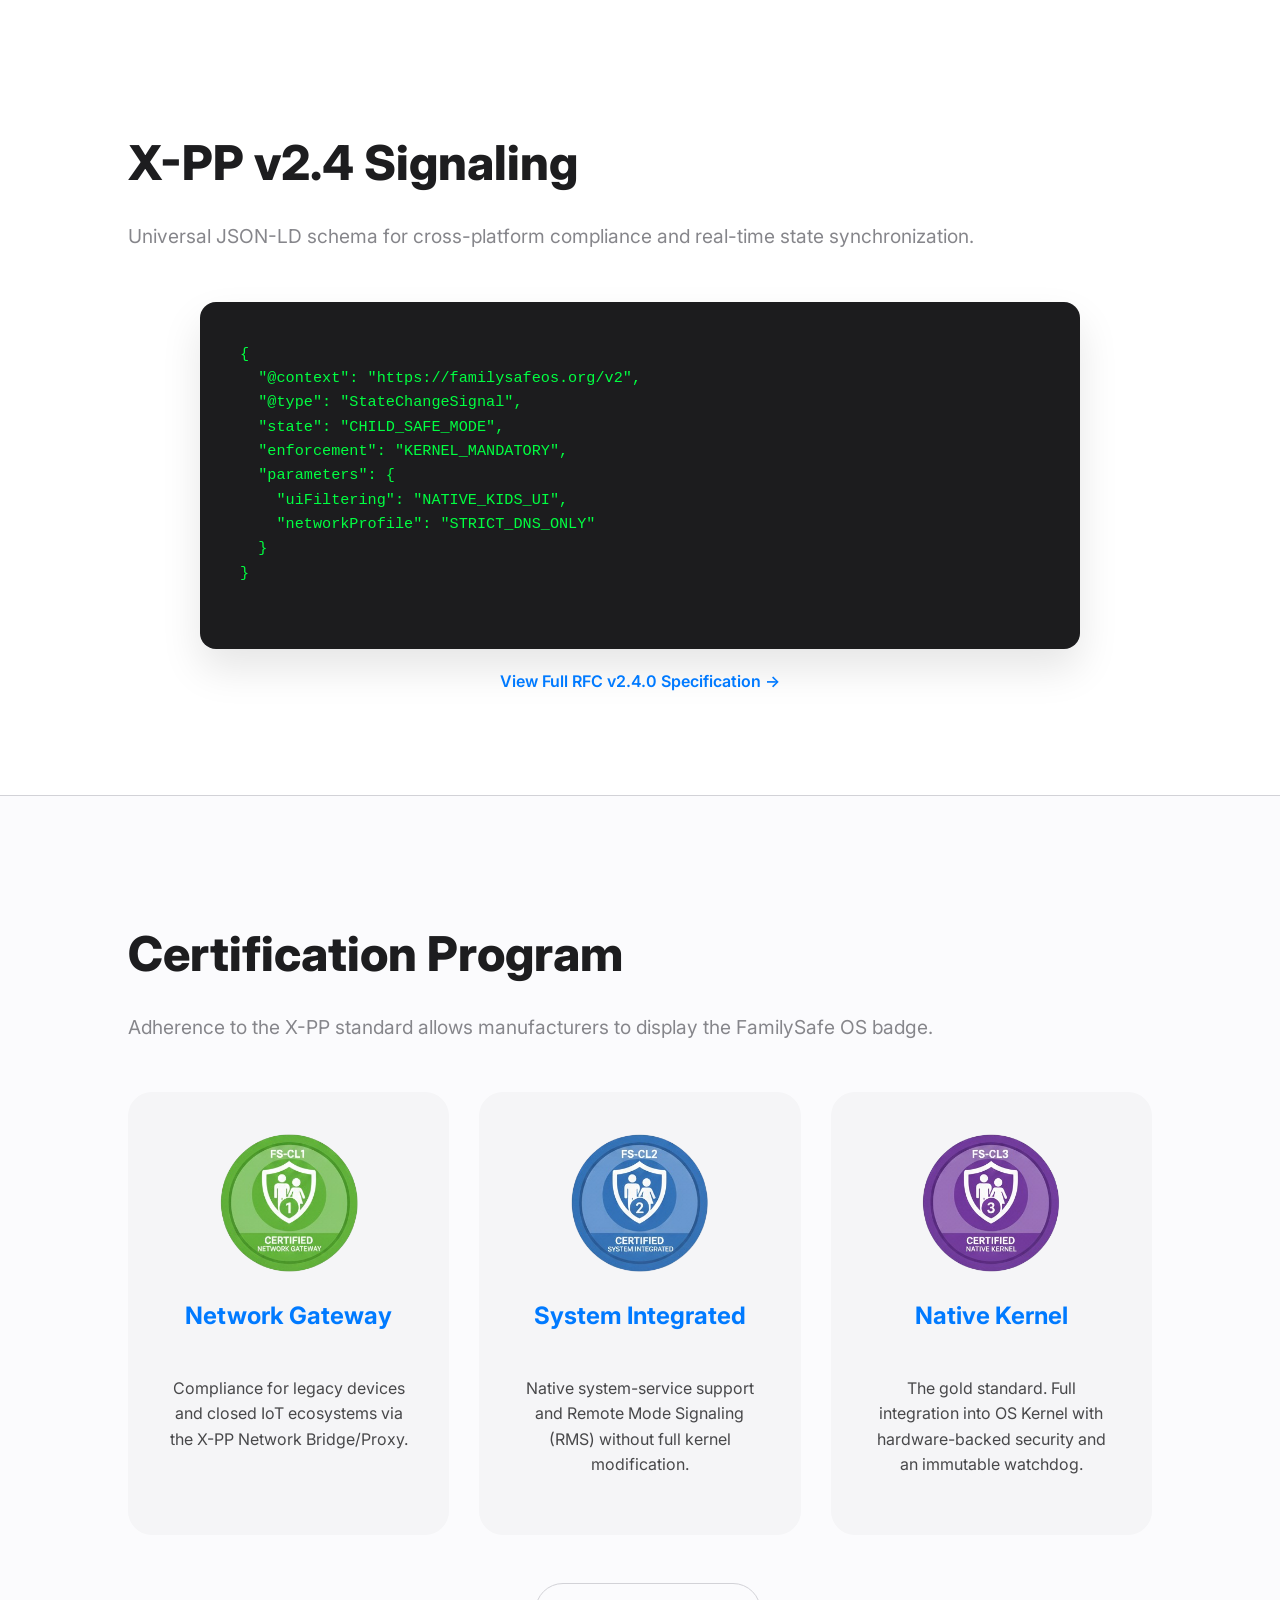
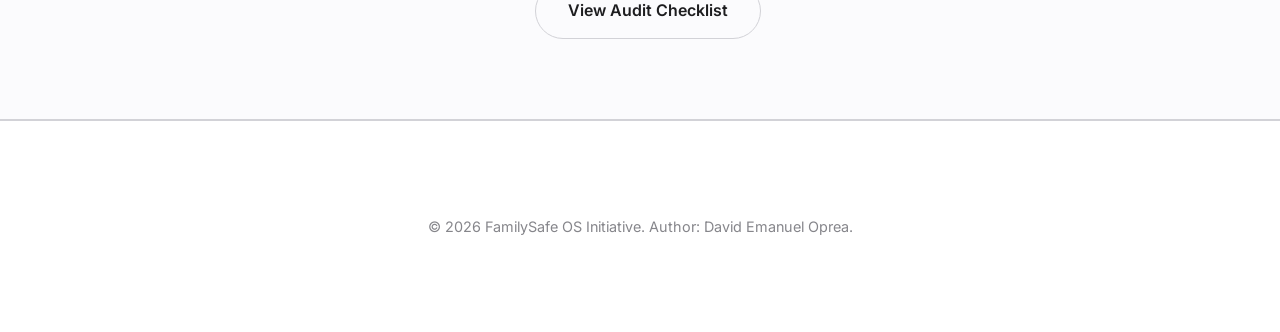
==== commit 1a3cfcfb: "Small text description adjustments" ====
--- a/docs/index.html
+++ b/docs/index.html
@@ -61,7 +61,7 @@
         </nav>
         <div class="hero">
             <h1>One Household. <br>One Policy. <span>Every Screen.</span></h1>
-            <p>X-PP v2.4.0: The open-source protocol for native, kernel-level safety across Windows, Linux, Macs, Smart TVs, Mobile Phones and Consoles.</p>
+            <p>he open-source protocol for native, kernel-level safety across Windows, Linux, Macs, Smart TVs, Mobile Phones, Gaming Consoles, and more.</p>
             <div class="cta-group">
                 <a href="https://github.com/FamilySafeOS/standard" class="btn primary">Contribute on GitHub</a>
                 <a href="#rfc" class="btn secondary">View RFC Specs</a>
@@ -97,7 +97,7 @@
     <section id="manifesto" class="dark-section">
         <div class="section-header">
             <h2>The FamilySafe OS Manifesto (v1.2)</h2>
-            <p>Authored by David Emanuel Oprea — The twelve principles for a safer digital household.</p>
+            <p>The twelve principles for a safer digital household.</p>
         </div>
         <div class="card" style="max-width: 900px; margin: 0 auto; background: white; border: 1px solid var(--border);">
             <div class="manifesto-list">
@@ -193,7 +193,8 @@
     </section>
 
     <footer>
-        <p>&copy; 2026 FamilySafe OS Initiative. Lead Author: David Emanuel Oprea.</p>
+        <p>&copy; 2026 FamilySafe OS Initiative. Author: David Emanuel Oprea.</p>
     </footer>
 </body>
 </html>
+
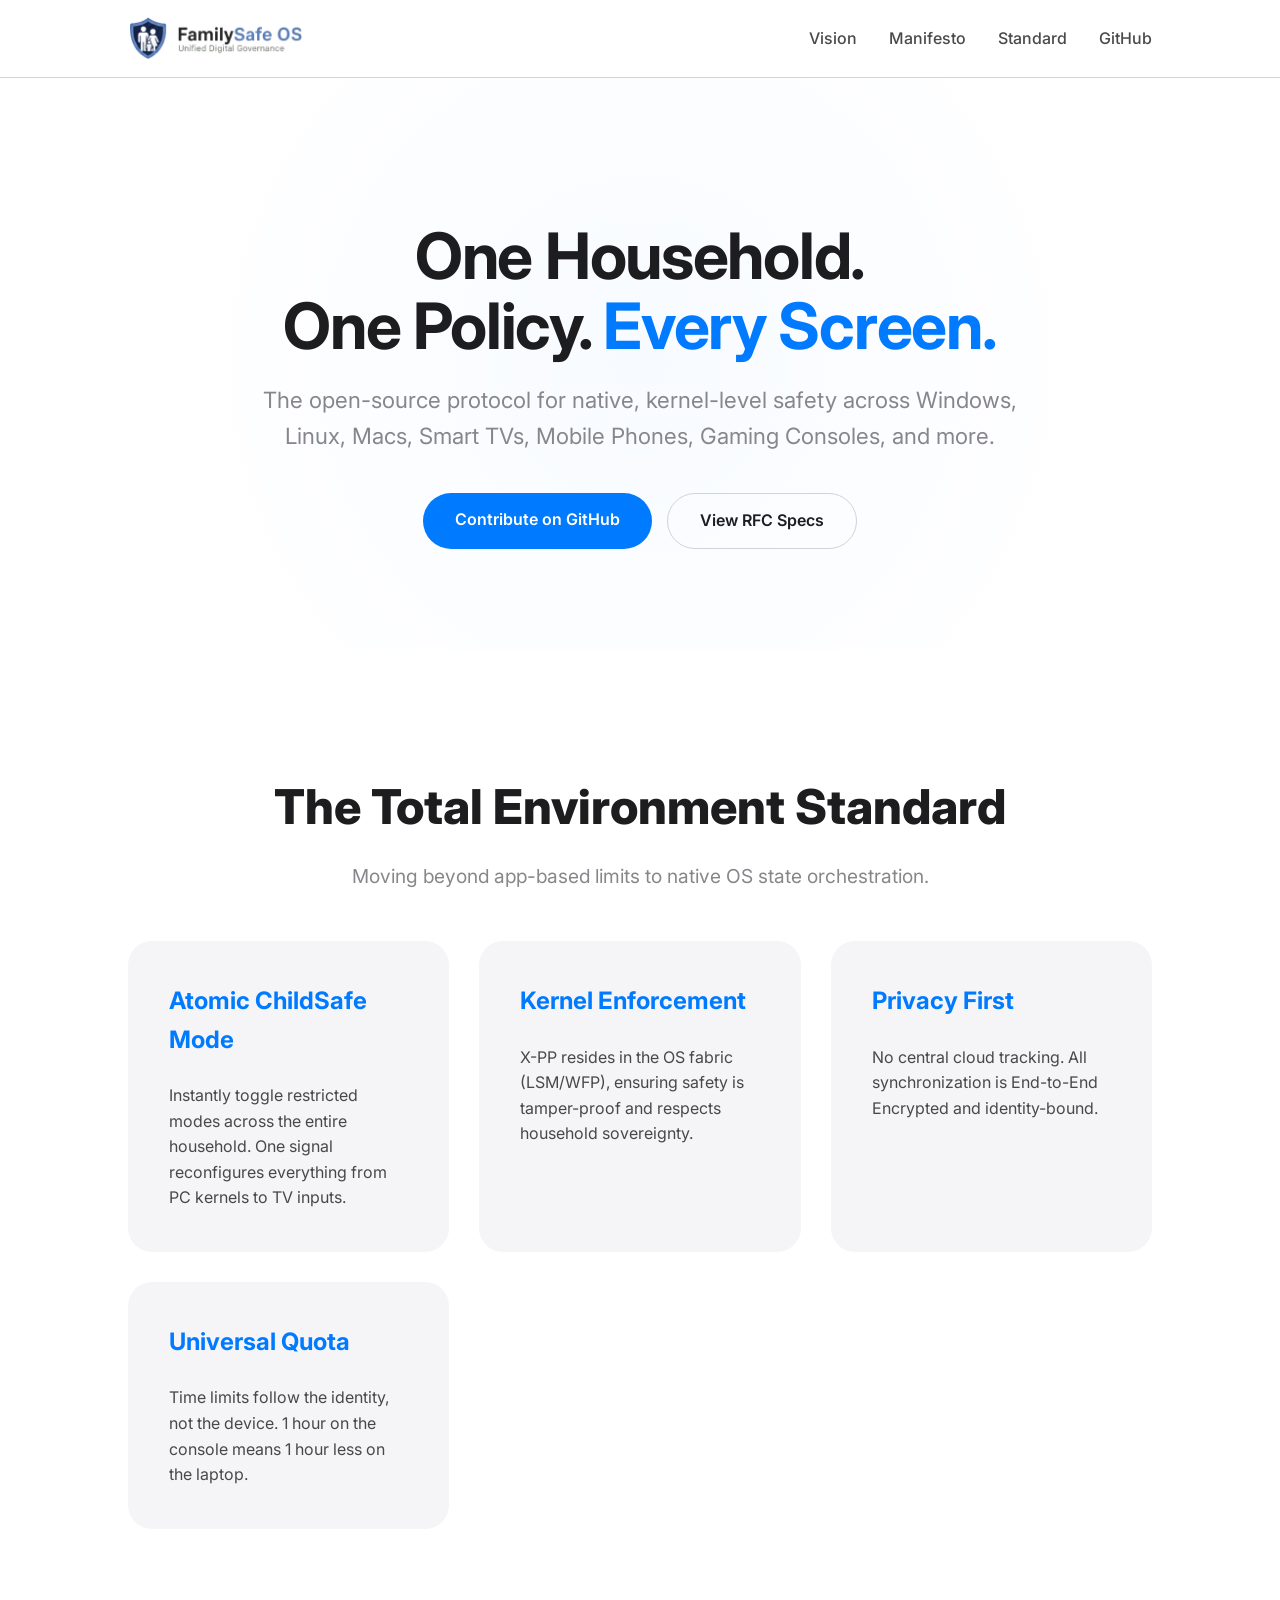
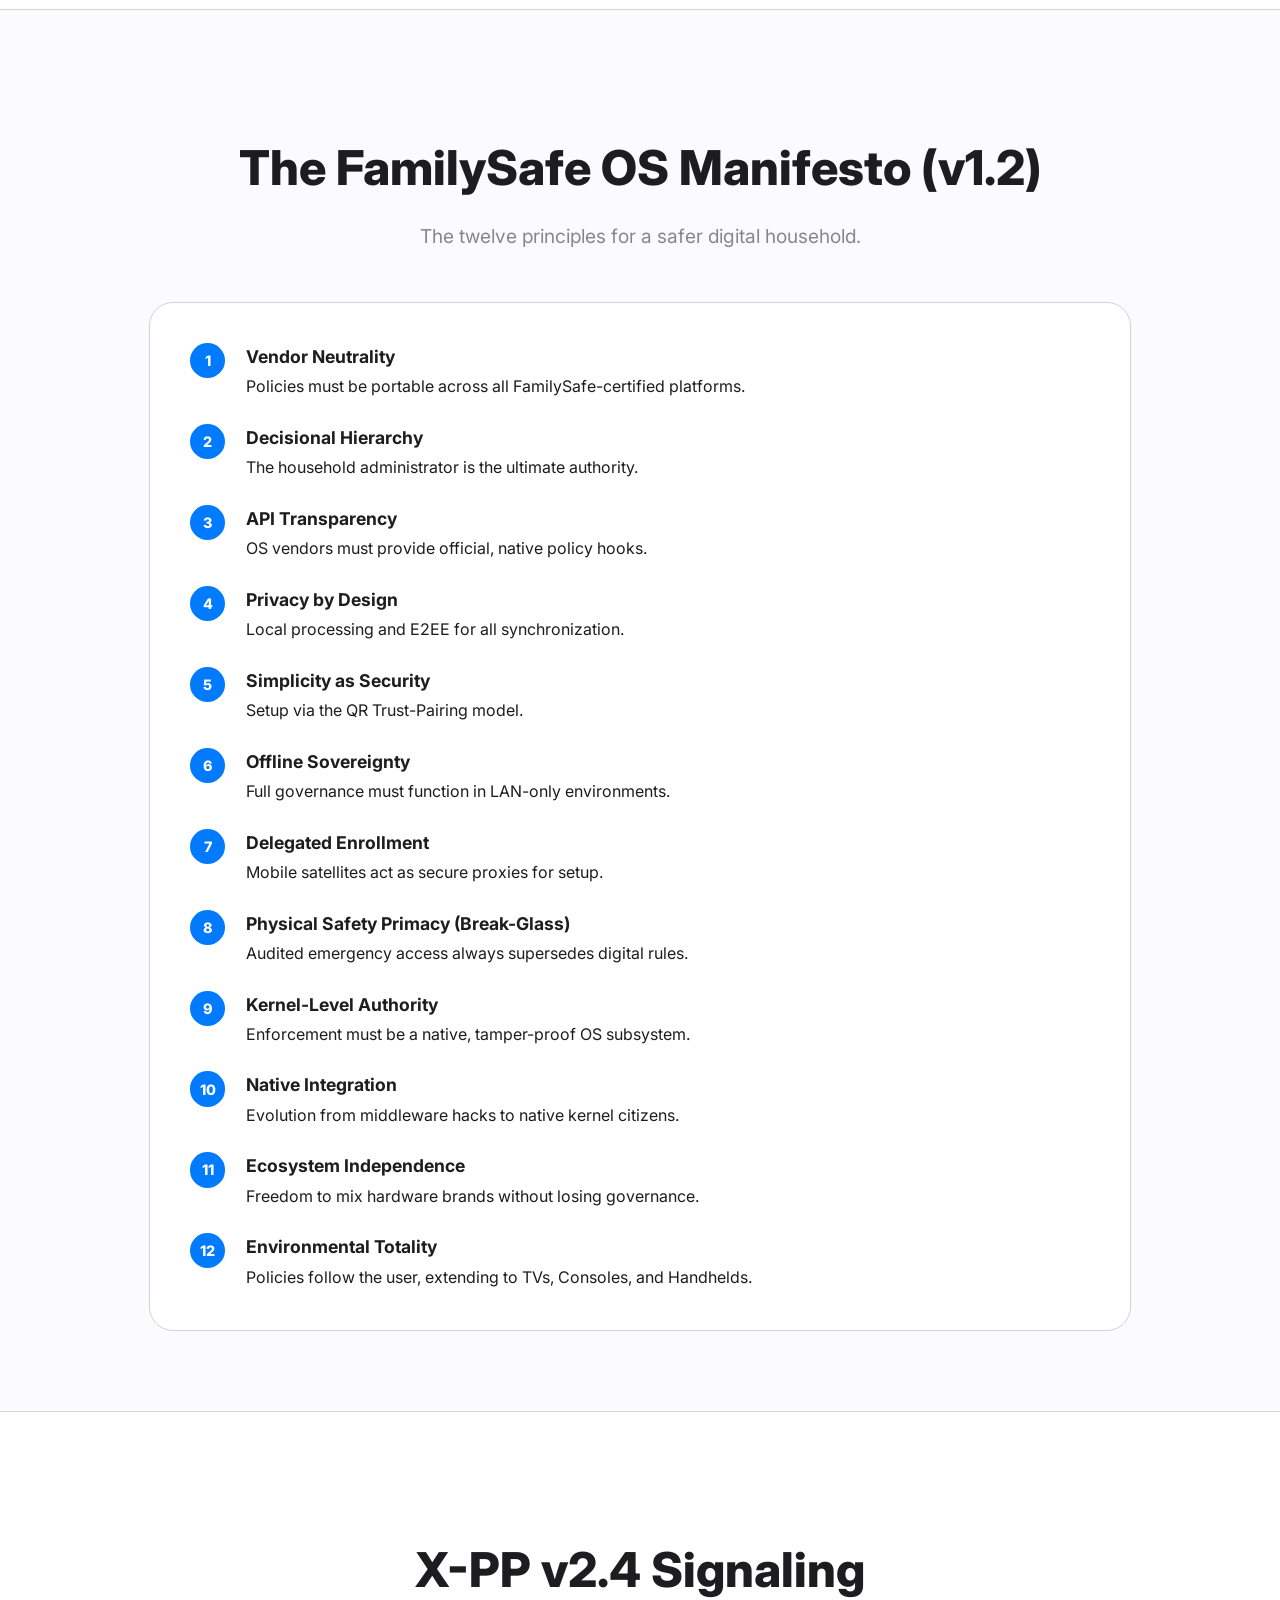
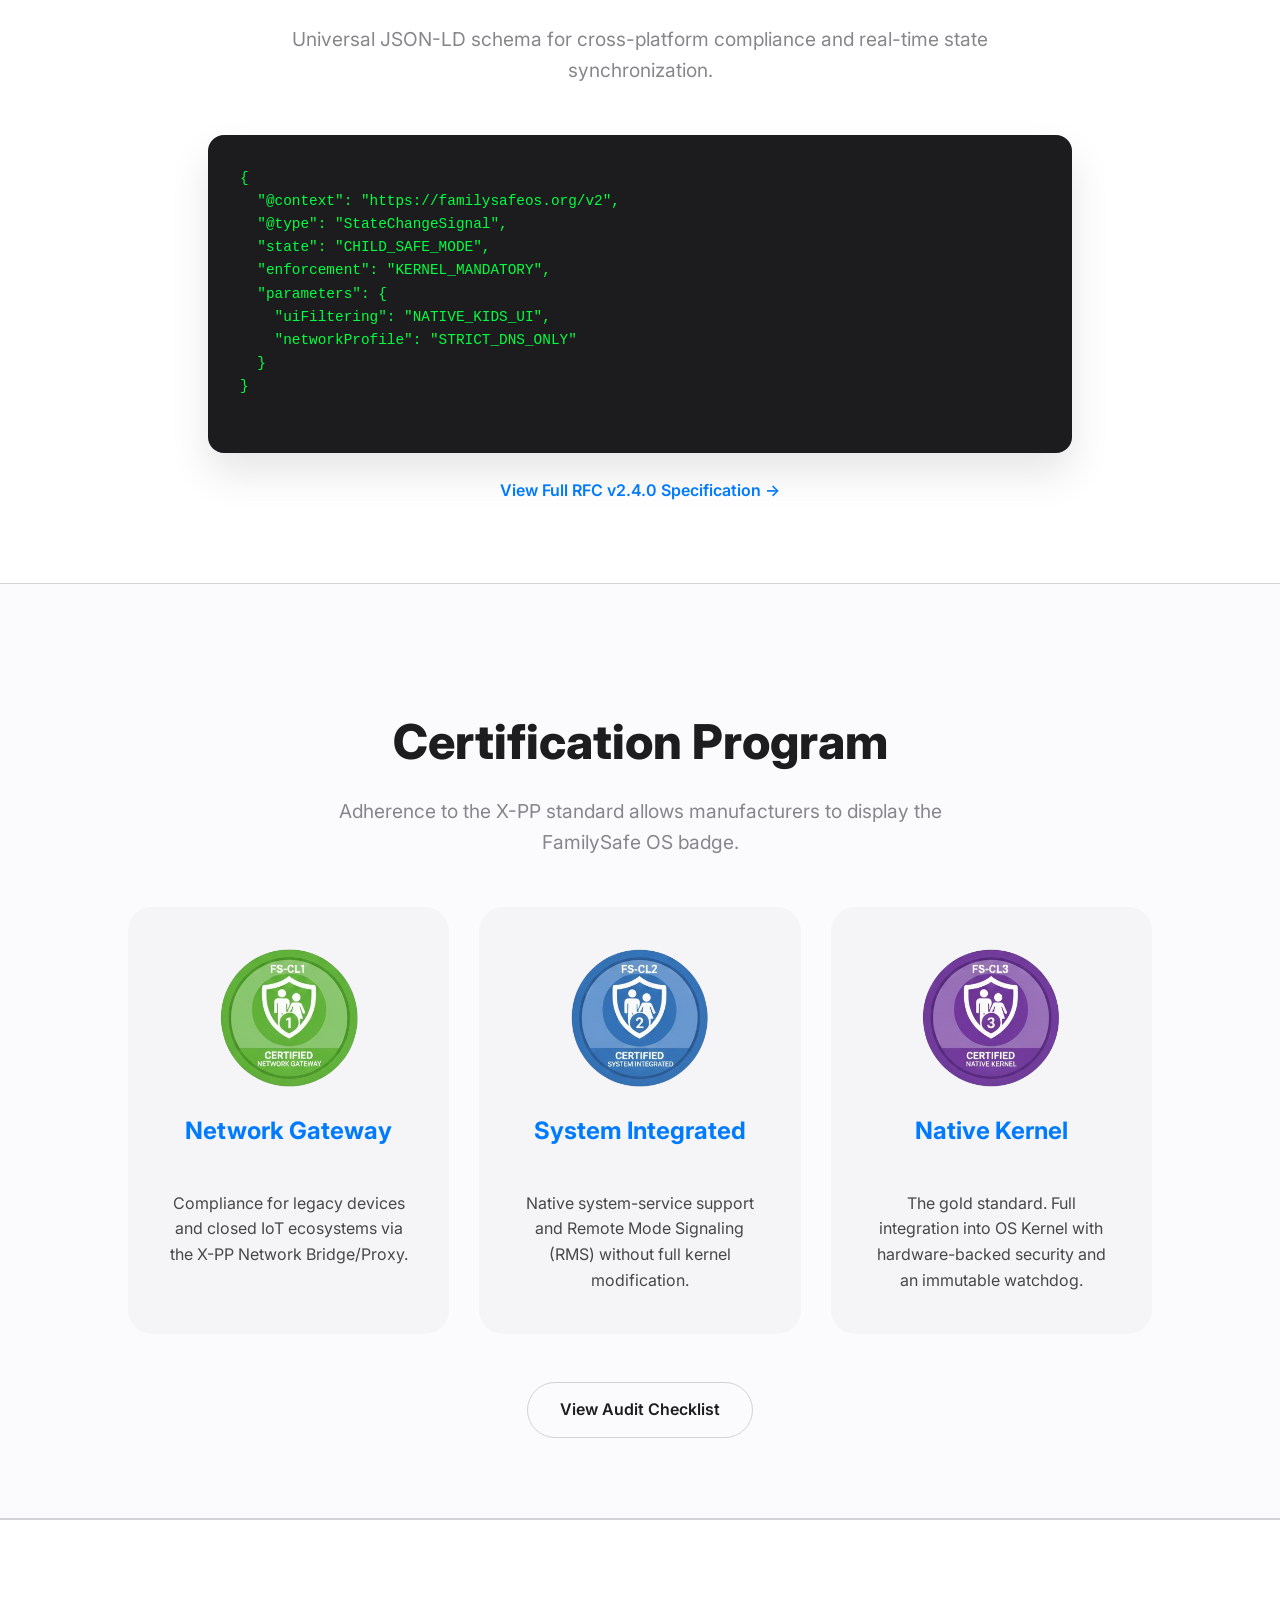
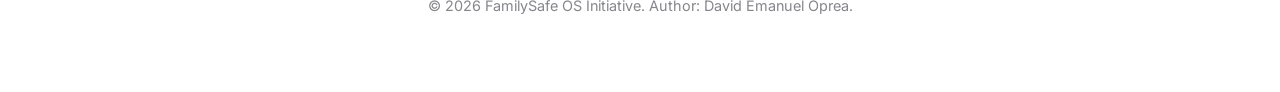
==== commit ad6d2be9: "switched to a responsive layout" ====
--- a/docs/index.html
+++ b/docs/index.html
@@ -6,53 +6,15 @@
     <title>FamilySafe OS | Unified Digital Governance</title>
     <link rel="stylesheet" href="style.css">
     <link href="https://fonts.googleapis.com/css2?family=Inter:wght@300;400;500;600;800&display=swap" rel="stylesheet">
-    <style>
-        /* Ensuring smooth scrolling for internal links */
-        html { scroll-behavior: smooth; }
-        
-        /* Manifesto specific styling to ensure readability in white theme */
-        .manifesto-list {
-            list-style: none;
-            padding: 0;
-            counter-reset: manifesto-counter;
-        }
-        .manifesto-item {
-            counter-increment: manifesto-counter;
-            margin-bottom: 1.5rem;
-            padding-left: 3rem;
-            position: relative;
-        }
-        .manifesto-item::before {
-            content: counter(manifesto-counter);
-            position: absolute;
-            left: 0;
-            top: 0;
-            width: 2rem;
-            height: 2rem;
-            background: var(--primary);
-            color: white;
-            border-radius: 50%;
-            display: flex;
-            align-items: center;
-            justify-content: center;
-            font-weight: 800;
-            font-size: 0.9rem;
-        }
-        .manifesto-item strong {
-            display: block;
-            color: var(--text);
-            font-size: 1.1rem;
-            margin-bottom: 0.2rem;
-        }
-    </style>
 </head>
 <body>
     <header>
         <nav>
             <div class="logo">
-                <img src="logo.png" alt="FamilySafe OS Logo" height="45">
+                <img src="logo.png" alt="FamilySafe OS Logo">
             </div>
-            <ul>
+            <button class="menu-toggle" aria-label="Toggle Menu">☰</button>
+            <ul id="nav-menu">
                 <li><a href="#vision">Vision</a></li>
                 <li><a href="#manifesto">Manifesto</a></li>
                 <li><a href="#rfc">Standard</a></li>
@@ -61,7 +23,7 @@
         </nav>
         <div class="hero">
             <h1>One Household. <br>One Policy. <span>Every Screen.</span></h1>
-            <p>he open-source protocol for native, kernel-level safety across Windows, Linux, Macs, Smart TVs, Mobile Phones, Gaming Consoles, and more.</p>
+            <p>The open-source protocol for native, kernel-level safety across Windows, Linux, Macs, Smart TVs, Mobile Phones, Gaming Consoles, and more.</p>
             <div class="cta-group">
                 <a href="https://github.com/FamilySafeOS/standard" class="btn primary">Contribute on GitHub</a>
                 <a href="#rfc" class="btn secondary">View RFC Specs</a>
@@ -99,7 +61,7 @@
             <h2>The FamilySafe OS Manifesto (v1.2)</h2>
             <p>The twelve principles for a safer digital household.</p>
         </div>
-        <div class="card" style="max-width: 900px; margin: 0 auto; background: white; border: 1px solid var(--border);">
+        <div class="card manifesto-container">
             <div class="manifesto-list">
                 <div class="manifesto-item">
                     <strong>Vendor Neutrality</strong> Policies must be portable across all FamilySafe-certified platforms.
@@ -160,8 +122,8 @@
 }
             </pre>
         </div>
-        <div style="text-align: center; margin-top: 20px;">
-             <a href="https://github.com/FamilySafeOS/standard/blob/main/RFC/x-pp-v2.md" style="color: #007AFF; text-decoration: none; font-weight: 600;">View Full RFC v2.4.0 Specification →</a>
+        <div class="rfc-link-container">
+             <a href="https://github.com/FamilySafeOS/standard/blob/main/RFC/x-pp-v2.md">View Full RFC v2.4.0 Specification →</a>
         </div>
     </section>
 
@@ -187,7 +149,7 @@
                 <p>The gold standard. Full integration into OS Kernel with hardware-backed security and an immutable watchdog.</p>
             </div>
         </div>
-        <div style="text-align: center; margin-top: 3rem;">
+        <div class="section-header" style="margin-top: 3rem; margin-bottom: 0;">
             <a href="https://github.com/FamilySafeOS/standard/blob/main/Vendors/AUDIT_CHECKLIST.md" class="btn secondary">View Audit Checklist</a>
         </div>
     </section>
@@ -195,6 +157,21 @@
     <footer>
         <p>&copy; 2026 FamilySafe OS Initiative. Author: David Emanuel Oprea.</p>
     </footer>
+
+    <script>
+        const menuToggle = document.querySelector('.menu-toggle');
+        const navMenu = document.querySelector('#nav-menu');
+
+        menuToggle.addEventListener('click', () => {
+            navMenu.classList.toggle('active');
+        });
+
+        // Close menu when a link is clicked
+        document.querySelectorAll('nav a').forEach(link => {
+            link.addEventListener('click', () => {
+                navMenu.classList.remove('active');
+            });
+        });
+    </script>
 </body>
-</html>
-
+</html>
--- a/docs/style.css
+++ b/docs/style.css
@@ -1,4 +1,4 @@
-/* style.css - Updated Light Theme */
+/* style.css - Full Responsive Light Theme */
 :root { 
     --primary: #007AFF; 
     --bg: #ffffff; 
@@ -7,9 +7,8 @@
     --border: #d2d2d7;
     --code-bg: #1c1c1e;
 }
-html {
-    scroll-behavior: smooth;
-}
+
+html { scroll-behavior: smooth; }
 
 body { 
     margin: 0; 
@@ -20,26 +19,33 @@
     -webkit-font-smoothing: antialiased;
 }
 
+/* --- Navigation & Header --- */
 nav { 
     display: flex; 
     justify-content: space-between; 
-    padding: 1.5rem 10%; 
+    padding: 1rem 10%; 
     align-items: center; 
     border-bottom: 1px solid var(--border);
+    background: white;
+    position: sticky;
+    top: 0;
+    z-index: 1000;
 }
 
-.logo { 
-    display: flex;
-    align-items: center;
-}
+.logo { display: flex; align-items: center; }
+.logo img { height: 45px; width: auto; }
 
-nav ul { display: flex; list-style: none; gap: 2rem; }
+nav ul { display: flex; list-style: none; gap: 2rem; margin: 0; padding: 0; }
 nav a { color: var(--text); text-decoration: none; font-weight: 500; opacity: 0.8; transition: 0.3s; }
 nav a:hover { opacity: 1; color: var(--primary); }
 
+/* Mobile Menu Toggle (Hidden on Desktop) */
+.menu-toggle { display: none; font-size: 1.5rem; cursor: pointer; background: none; border: none; color: var(--text); }
+
+/* --- Hero Section --- */
 .hero { 
     text-align: center; 
-    padding: 120px 10%; 
+    padding: 100px 10%; 
     background: radial-gradient(circle at center, #007aff08 0%, transparent 70%); 
 }
 
@@ -47,16 +53,27 @@
 h1 span { color: var(--primary); }
 .hero p { font-size: 1.4rem; color: #86868b; max-width: 800px; margin: 0 auto 40px; }
 
+.cta-group { display: flex; justify-content: center; gap: 15px; flex-wrap: wrap; }
+
 .btn { padding: 14px 32px; border-radius: 50px; text-decoration: none; font-weight: 600; transition: 0.3s; display: inline-block; }
 .primary { background: var(--primary); color: white; }
-.secondary { border: 1px solid var(--border); color: var(--text); margin-left: 15px; }
+.secondary { border: 1px solid var(--border); color: var(--text); }
 .secondary:hover { background: #f5f5f7; }
 
-section { padding: 100px 10%; }
+/* --- Global Sections --- */
+section { padding: 80px 10%; }
+.section-header { text-align: center; margin-bottom: 50px; }
 .section-header h2 { font-size: 3rem; margin-bottom: 15px; font-weight: 800; }
-.section-header p { font-size: 1.2rem; color: #86868b; margin-bottom: 50px; }
+.section-header p { font-size: 1.2rem; color: #86868b; max-width: 700px; margin: 0 auto; }
 
-.principles-grid { display: grid; grid-template-columns: repeat(auto-fit, minmax(300px, 1fr)); gap: 30px; }
+.dark-section { 
+    background: #fbfbfd; 
+    border-top: 1px solid var(--border); 
+    border-bottom: 1px solid var(--border); 
+}
+
+/* --- Cards & Grid --- */
+.principles-grid { display: grid; grid-template-columns: repeat(auto-fit, minmax(280px, 1fr)); gap: 30px; }
 .card { 
     background: var(--card); 
     padding: 40px; 
@@ -64,80 +81,73 @@
     border: 1px solid transparent; 
     transition: 0.3s ease;
 }
+.card h3 { color: var(--primary); font-size: 1.5rem; margin-top: 0; }
+.card p { color: #48484a; margin-bottom: 0; }
 
-.card h3 { color: var(--primary); font-size: 1.5rem; margin-top: 0; }
-.card p { color: #48484a; }
+/* --- Manifesto Section --- */
+.manifesto-container { max-width: 900px; margin: 0 auto; background: white; border: 1px solid var(--border); }
+.manifesto-list { list-style: none; padding: 0; counter-reset: manifesto-counter; }
+.manifesto-item { counter-increment: manifesto-counter; margin-bottom: 1.5rem; padding-left: 3.5rem; position: relative; }
+.manifesto-item:last-child { margin-bottom: 0; }
+.manifesto-item::before {
+    content: counter(manifesto-counter);
+    position: absolute;
+    left: 0; top: 0;
+    width: 2.2rem; height: 2.2rem;
+    background: var(--primary); color: white;
+    border-radius: 50%; display: flex; align-items: center; justify-content: center;
+    font-weight: 800; font-size: 0.9rem;
+}
+.manifesto-item strong { display: block; color: var(--text); font-size: 1.1rem; margin-bottom: 0.2rem; }
 
-/* Certification Hover Glows */
-.cert-card { 
-    text-align: center; 
-    display: flex; 
-    flex-direction: column; 
-    align-items: center; 
-}
-
-.cert-badge { 
-    width: 140px; 
-    height: 140px; 
-    margin-bottom: 1.5rem; 
-    transition: transform 0.3s ease; 
-}
-
-.cert-card:hover { 
-    transform: translateY(-10px); 
-    background: #ffffff; 
-}
-
-/* Specific Glow Effects based on Level */
-/* Level 1 - Green */
-.cert-card:nth-child(1):hover { 
-    box-shadow: 0 20px 40px rgba(50, 215, 75, 0.15); 
-    border-color: #32D74B; 
-}
-
-/* Level 2 - Blue */
-.cert-card:nth-child(2):hover { 
-    box-shadow: 0 20px 40px rgba(0, 122, 255, 0.15); 
-    border-color: #007AFF; 
-}
-
-/* Level 3 - Purple */
-.cert-card:nth-child(3):hover { 
-    box-shadow: 0 20px 40px rgba(94, 92, 230, 0.15); 
-    border-color: #5E5CE6; 
-}
-
-.cert-card:hover .cert-badge { transform: scale(1.05); }
-
-/* Technical Section stays dark for contrast */
-.dark-section { 
-    background: #fbfbfd; 
-    border-top: 1px solid var(--border); 
-    border-bottom: 1px solid var(--border); 
-    padding: 80px 10%;
-}
-
+/* --- Technical/Code Section --- */
 .code-container { 
     background: var(--code-bg); 
-    padding: 2.5rem; 
+    padding: 2rem; 
     border-radius: 16px; 
     max-width: 800px; 
     margin: 0 auto; 
     box-shadow: 0 20px 40px rgba(0,0,0,0.1);
+    overflow-x: auto;
 }
+pre { margin: 0; color: #00ff41; font-family: 'Courier New', monospace; font-size: 0.9rem; }
+.rfc-link-container { text-align: center; margin-top: 25px; }
+.rfc-link-container a { color: var(--primary); text-decoration: none; font-weight: 600; }
 
-pre { 
-    margin: 0; 
-    color: #00ff41; 
-    font-family: 'Courier New', monospace; 
-    font-size: 0.95rem; 
-    overflow-x: auto; 
-}
+/* --- Certification Section --- */
+.cert-card { text-align: center; display: flex; flex-direction: column; align-items: center; }
+.cert-badge { width: 140px; height: 140px; margin-bottom: 1.5rem; transition: transform 0.3s ease; }
+.cert-card:hover { transform: translateY(-10px); background: #ffffff; }
 
-footer { 
-    padding: 80px 10%; 
-    text-align: center; 
-    border-top: 1px solid var(--border); 
-    color: #86868b; 
-    font-size: 0.9rem; 
+.cert-card:nth-child(1):hover { box-shadow: 0 20px 40px rgba(50, 215, 75, 0.15); border-color: #32D74B; }
+.cert-card:nth-child(2):hover { box-shadow: 0 20px 40px rgba(0, 122, 255, 0.15); border-color: #007AFF; }
+.cert-card:nth-child(3):hover { box-shadow: 0 20px 40px rgba(94, 92, 230, 0.15); border-color: #5E5CE6; }
+.cert-card:hover .cert-badge { transform: scale(1.05); }
+
+/* --- Footer --- */
+footer { padding: 60px 10%; text-align: center; border-top: 1px solid var(--border); color: #86868b; font-size: 0.9rem; }
+
+/* --- Responsive Media Queries --- */
+@media (max-width: 768px) {
+    nav { padding: 1rem 5%; }
+    .menu-toggle { display: block; }
+    nav ul {
+        display: none; /* Hide by default on mobile */
+        flex-direction: column;
+        position: absolute;
+        top: 100%; left: 0;
+        width: 100%;
+        background: white;
+        padding: 1.5rem 0;
+        border-bottom: 1px solid var(--border);
+        text-align: center;
+        gap: 1.5rem;
+    }
+    nav ul.active { display: flex; } /* Show when toggled */
+    
+    h1 { font-size: 2.8rem; }
+    .hero p { font-size: 1.1rem; }
+    section { padding: 60px 5%; }
+    .section-header h2 { font-size: 2.2rem; }
+    .card { padding: 30px; }
 }
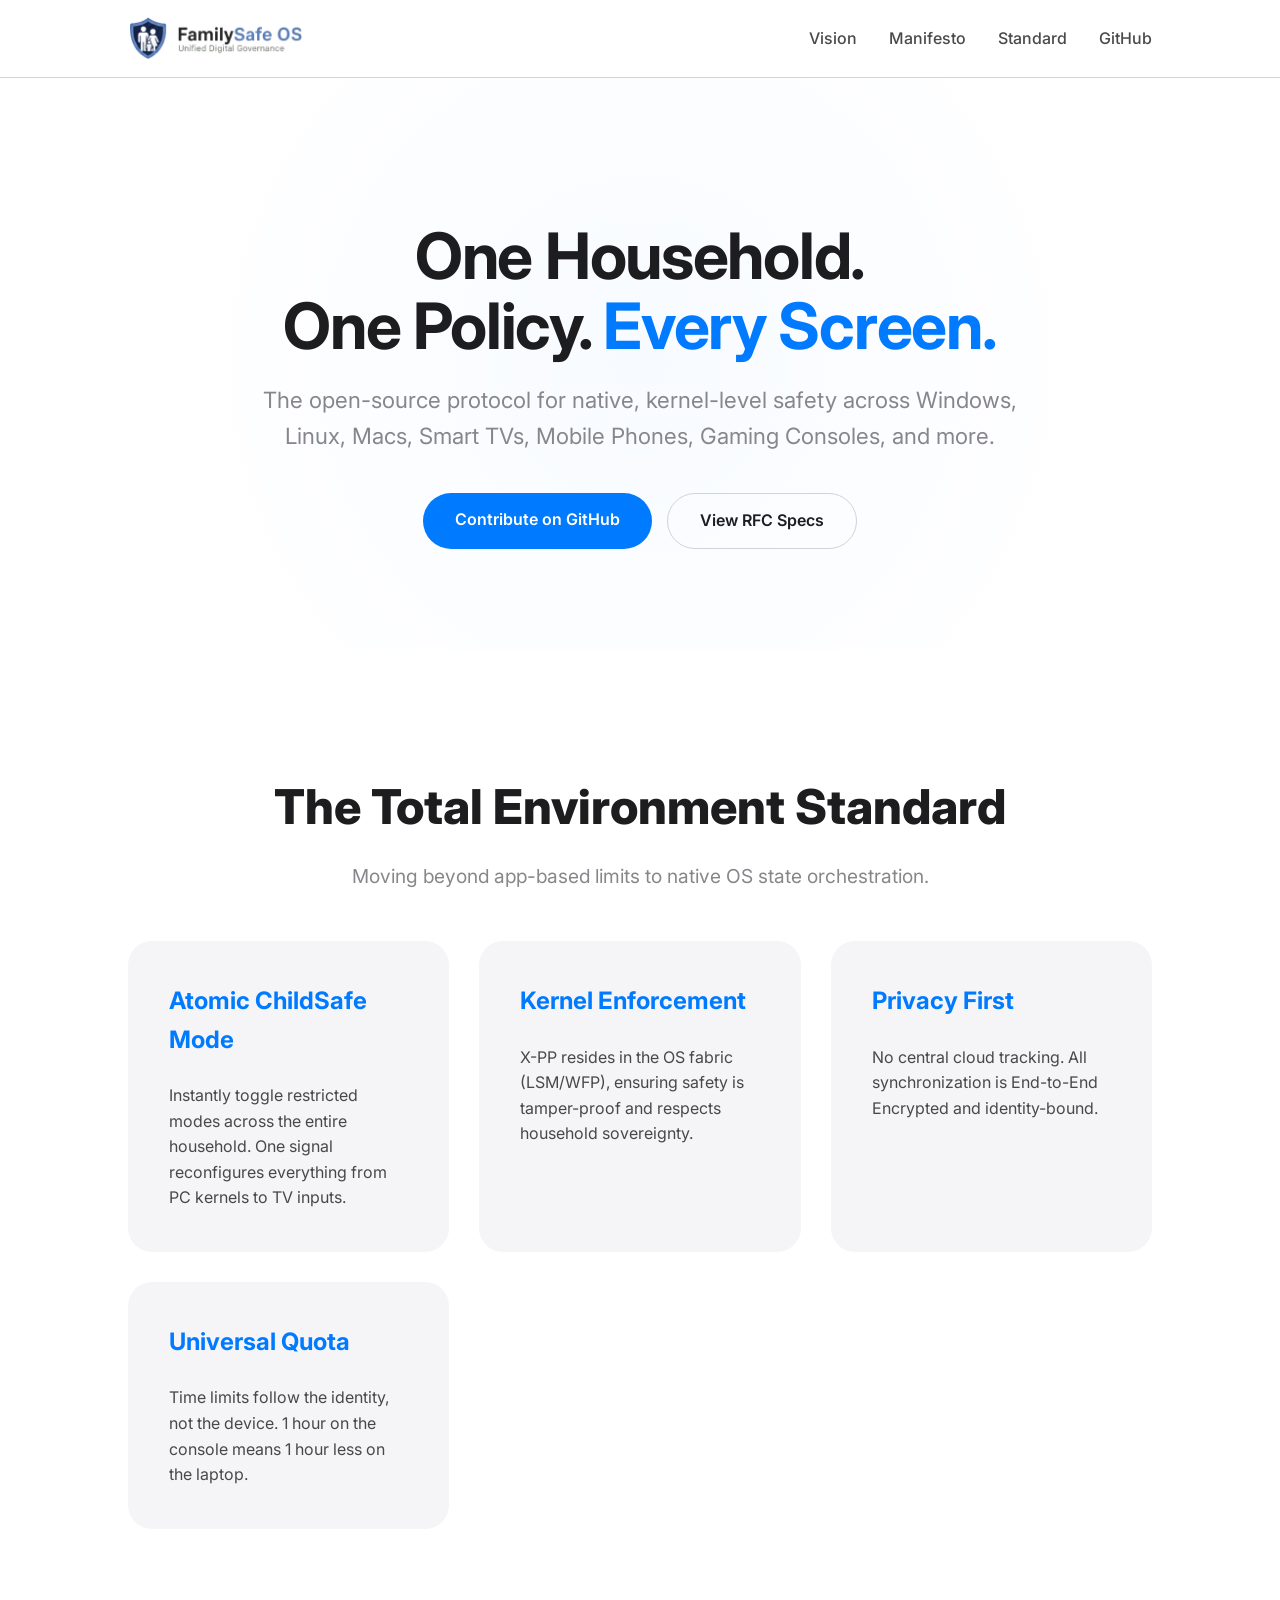
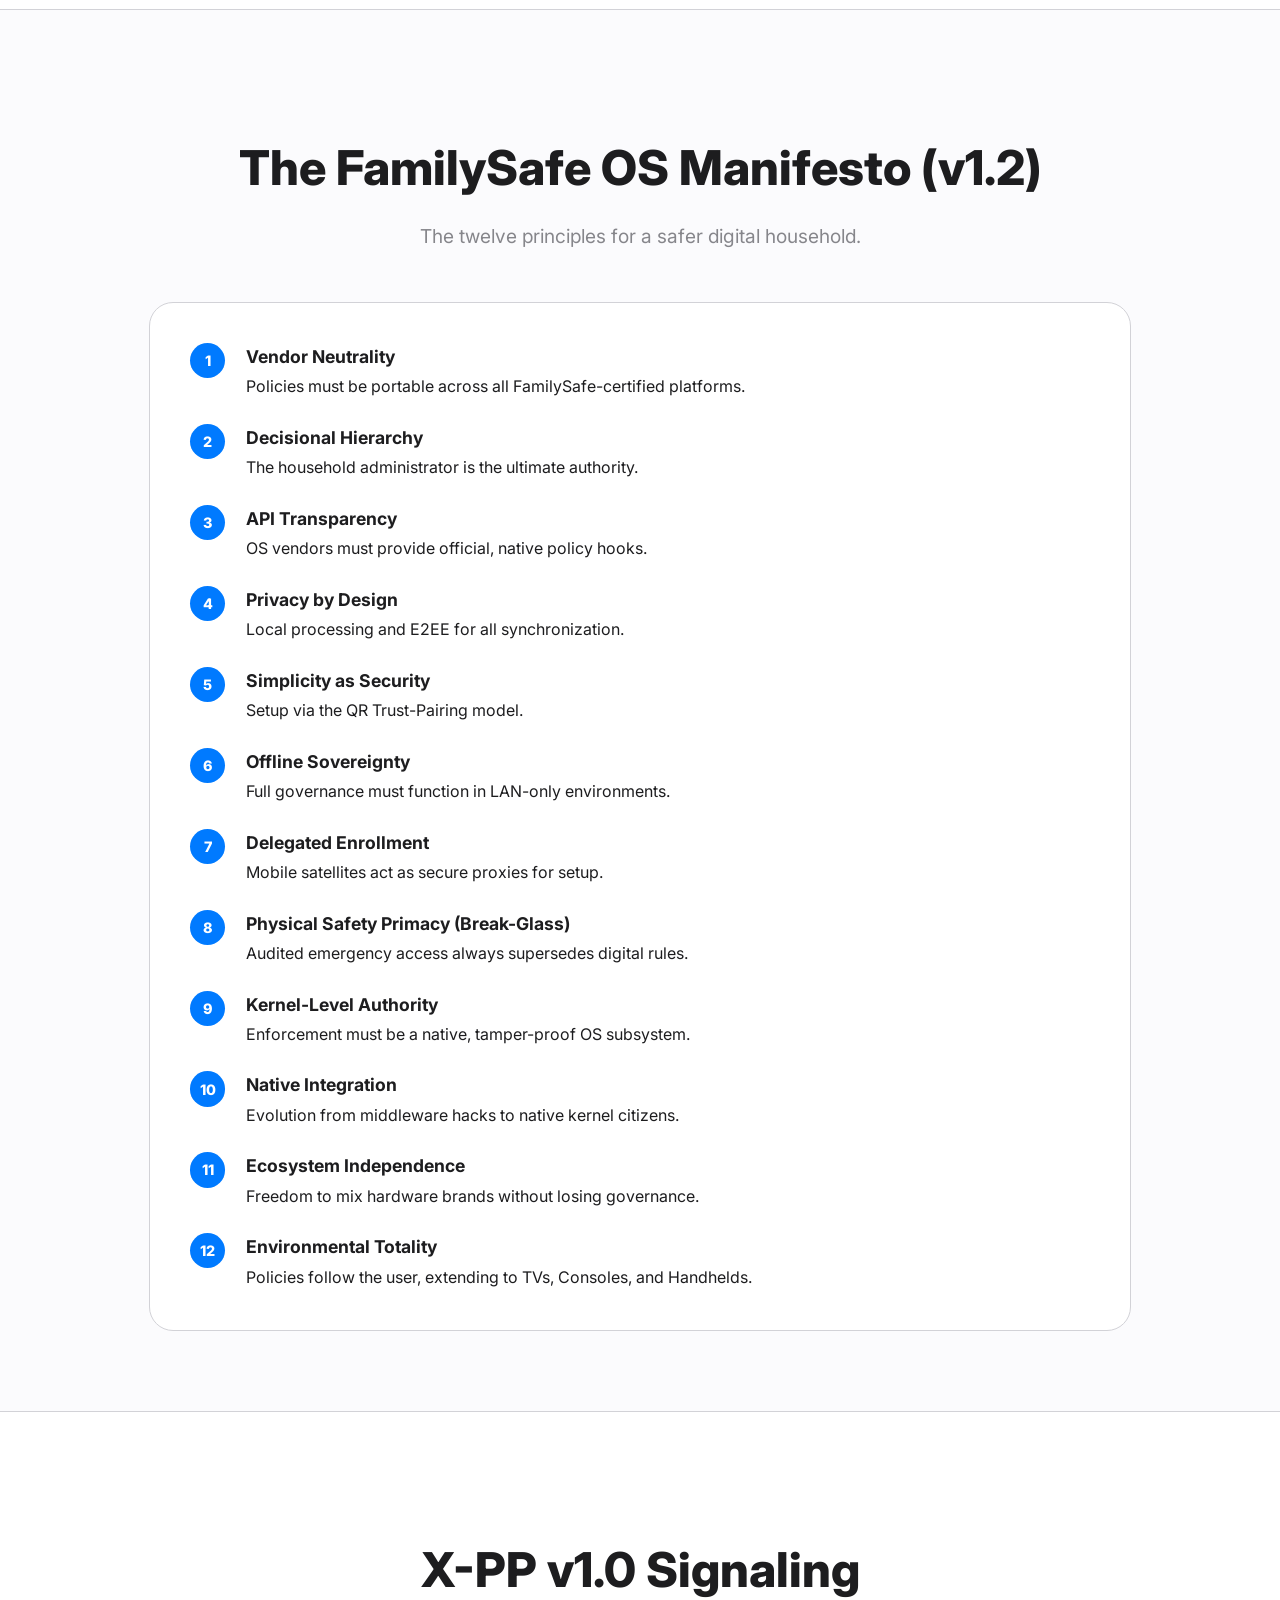
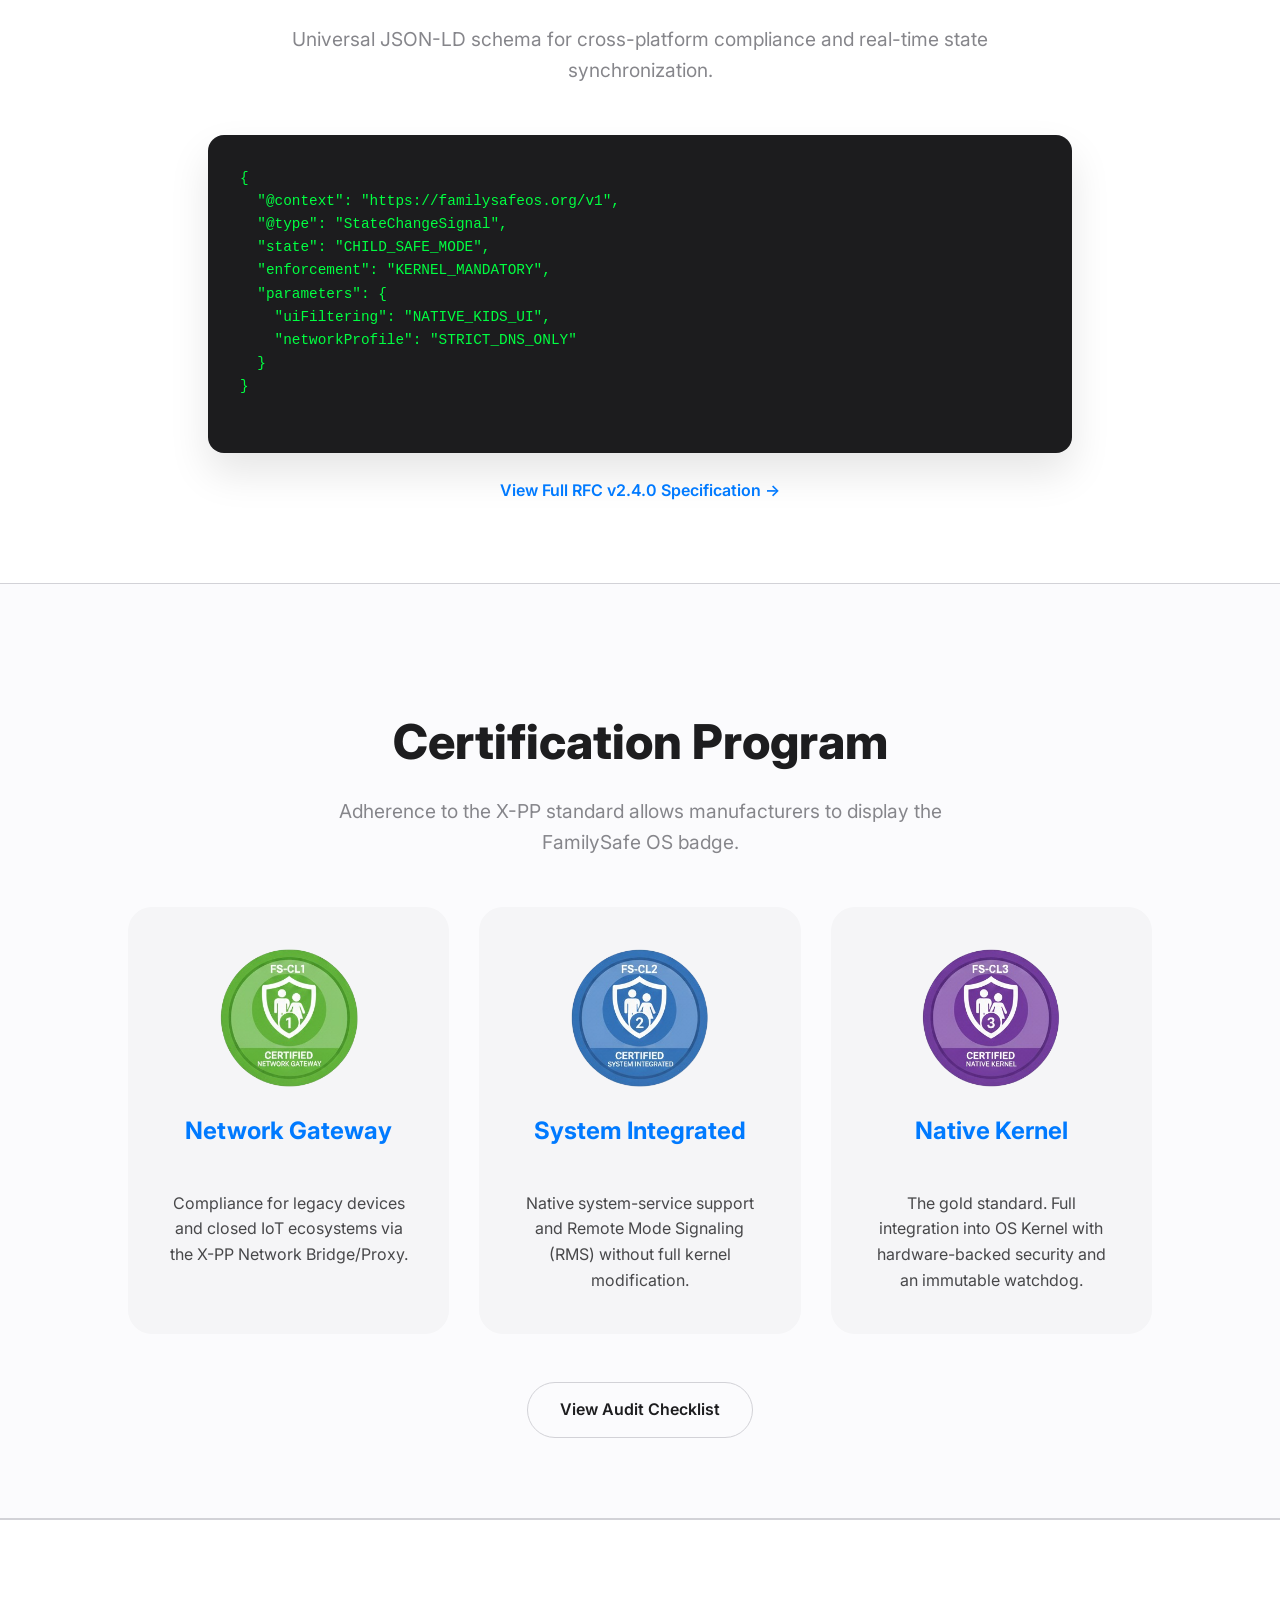
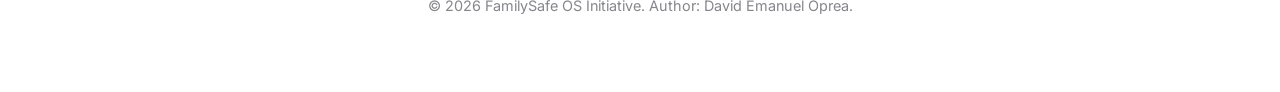
==== commit a6aaaa3c: "set current version to draft" ====
--- a/docs/index.html
+++ b/docs/index.html
@@ -105,13 +105,13 @@
 
     <section id="rfc">
         <div class="section-header">
-            <h2>X-PP v2.4 Signaling</h2>
+            <h2>X-PP v1.0 Signaling</h2>
             <p>Universal JSON-LD schema for cross-platform compliance and real-time state synchronization.</p>
         </div>
         <div class="code-container">
             <pre>
 {
-  "@context": "https://familysafeos.org/v2",
+  "@context": "https://familysafeos.org/v1",
   "@type": "StateChangeSignal",
   "state": "CHILD_SAFE_MODE",
   "enforcement": "KERNEL_MANDATORY",
@@ -123,7 +123,7 @@
             </pre>
         </div>
         <div class="rfc-link-container">
-             <a href="https://github.com/FamilySafeOS/standard/blob/main/RFC/x-pp-v2.md">View Full RFC v2.4.0 Specification →</a>
+             <a href="https://github.com/FamilySafeOS/standard/blob/main/RFC/x-pp-v1-draft.md">View Full RFC v2.4.0 Specification →</a>
         </div>
     </section>
 
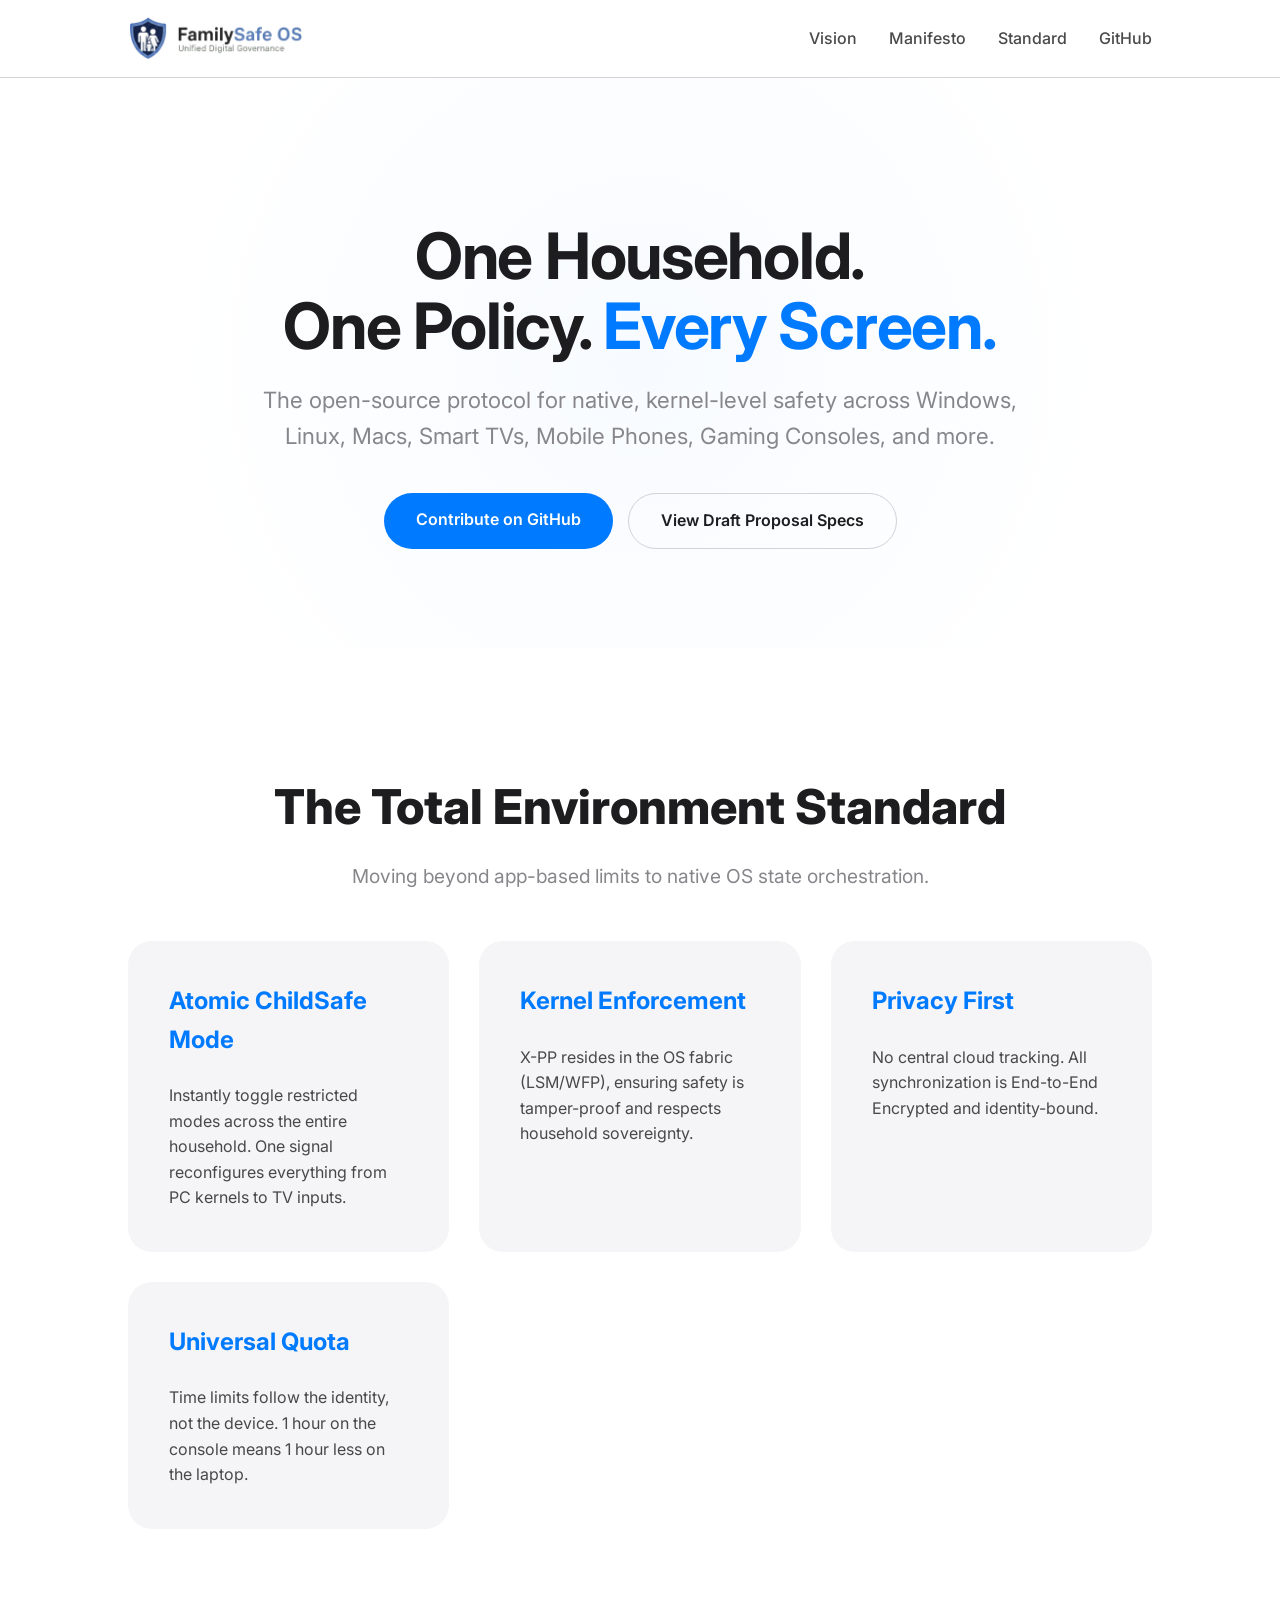
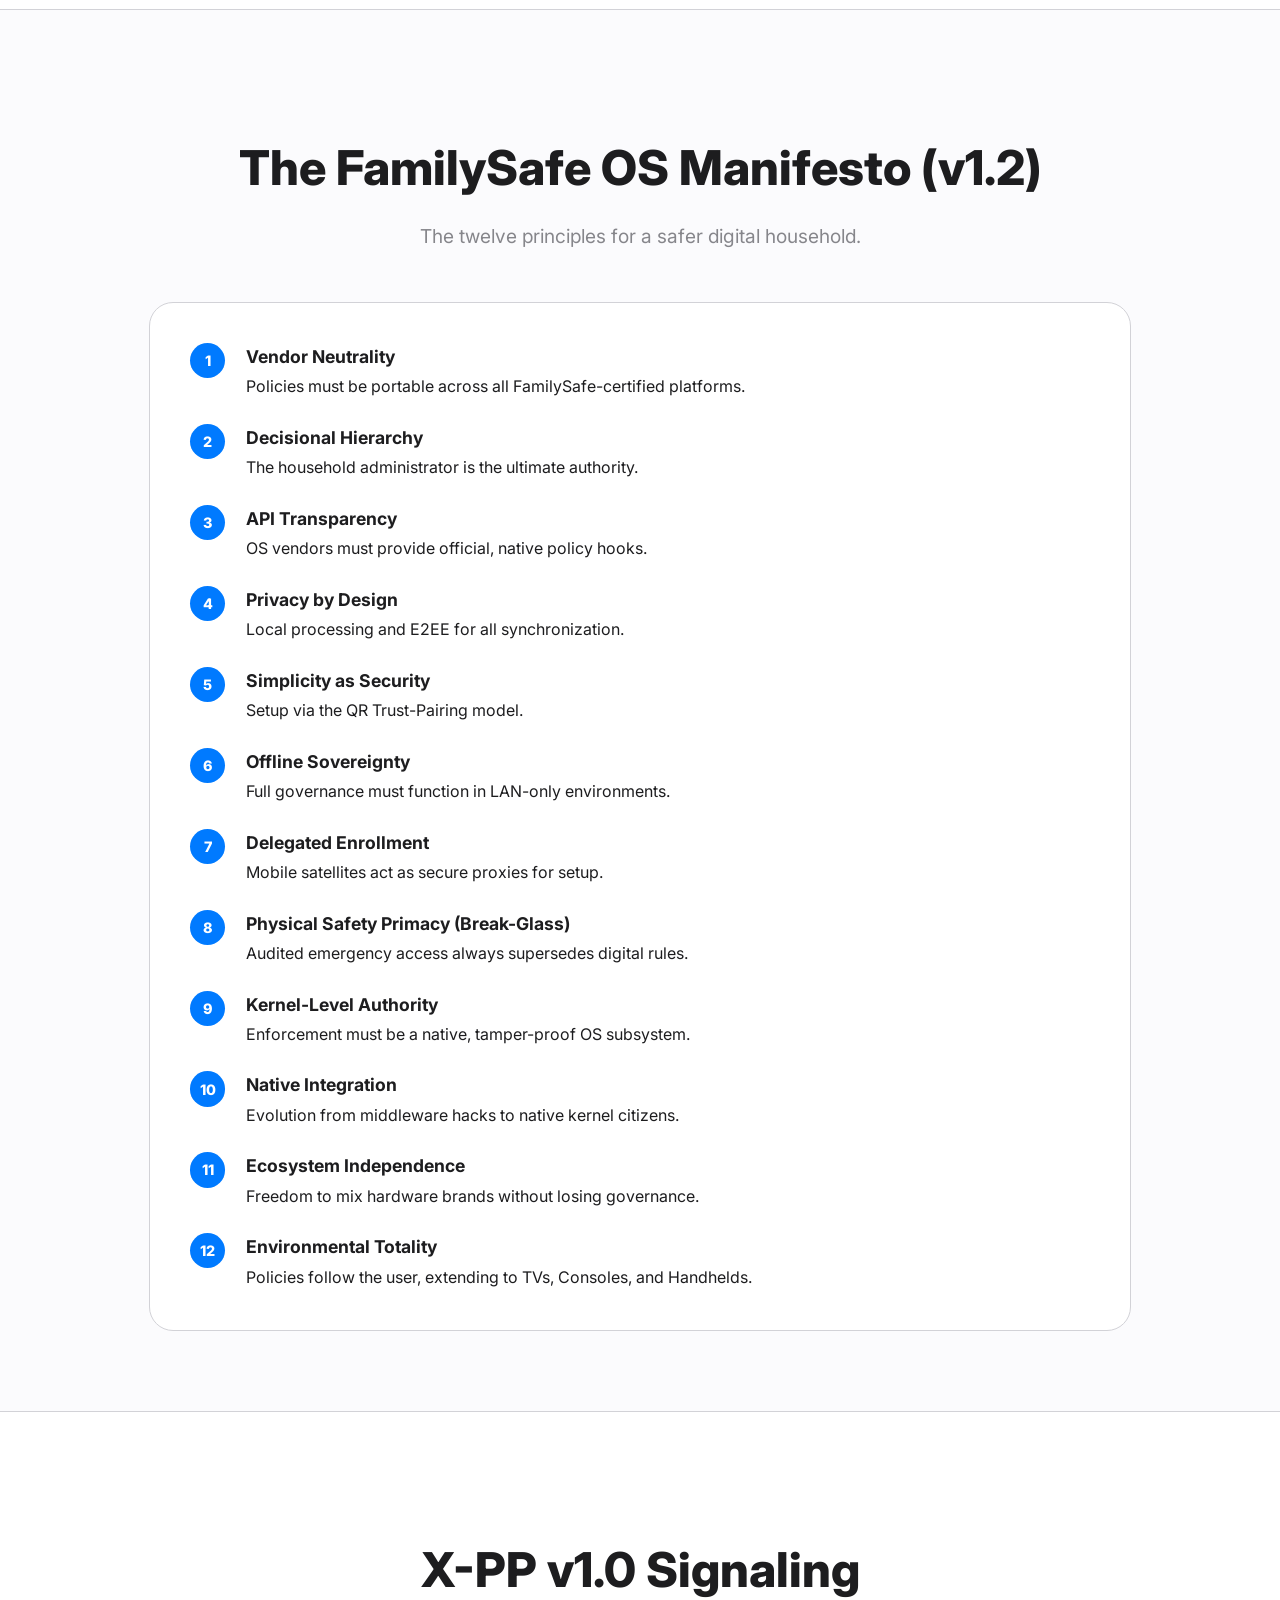
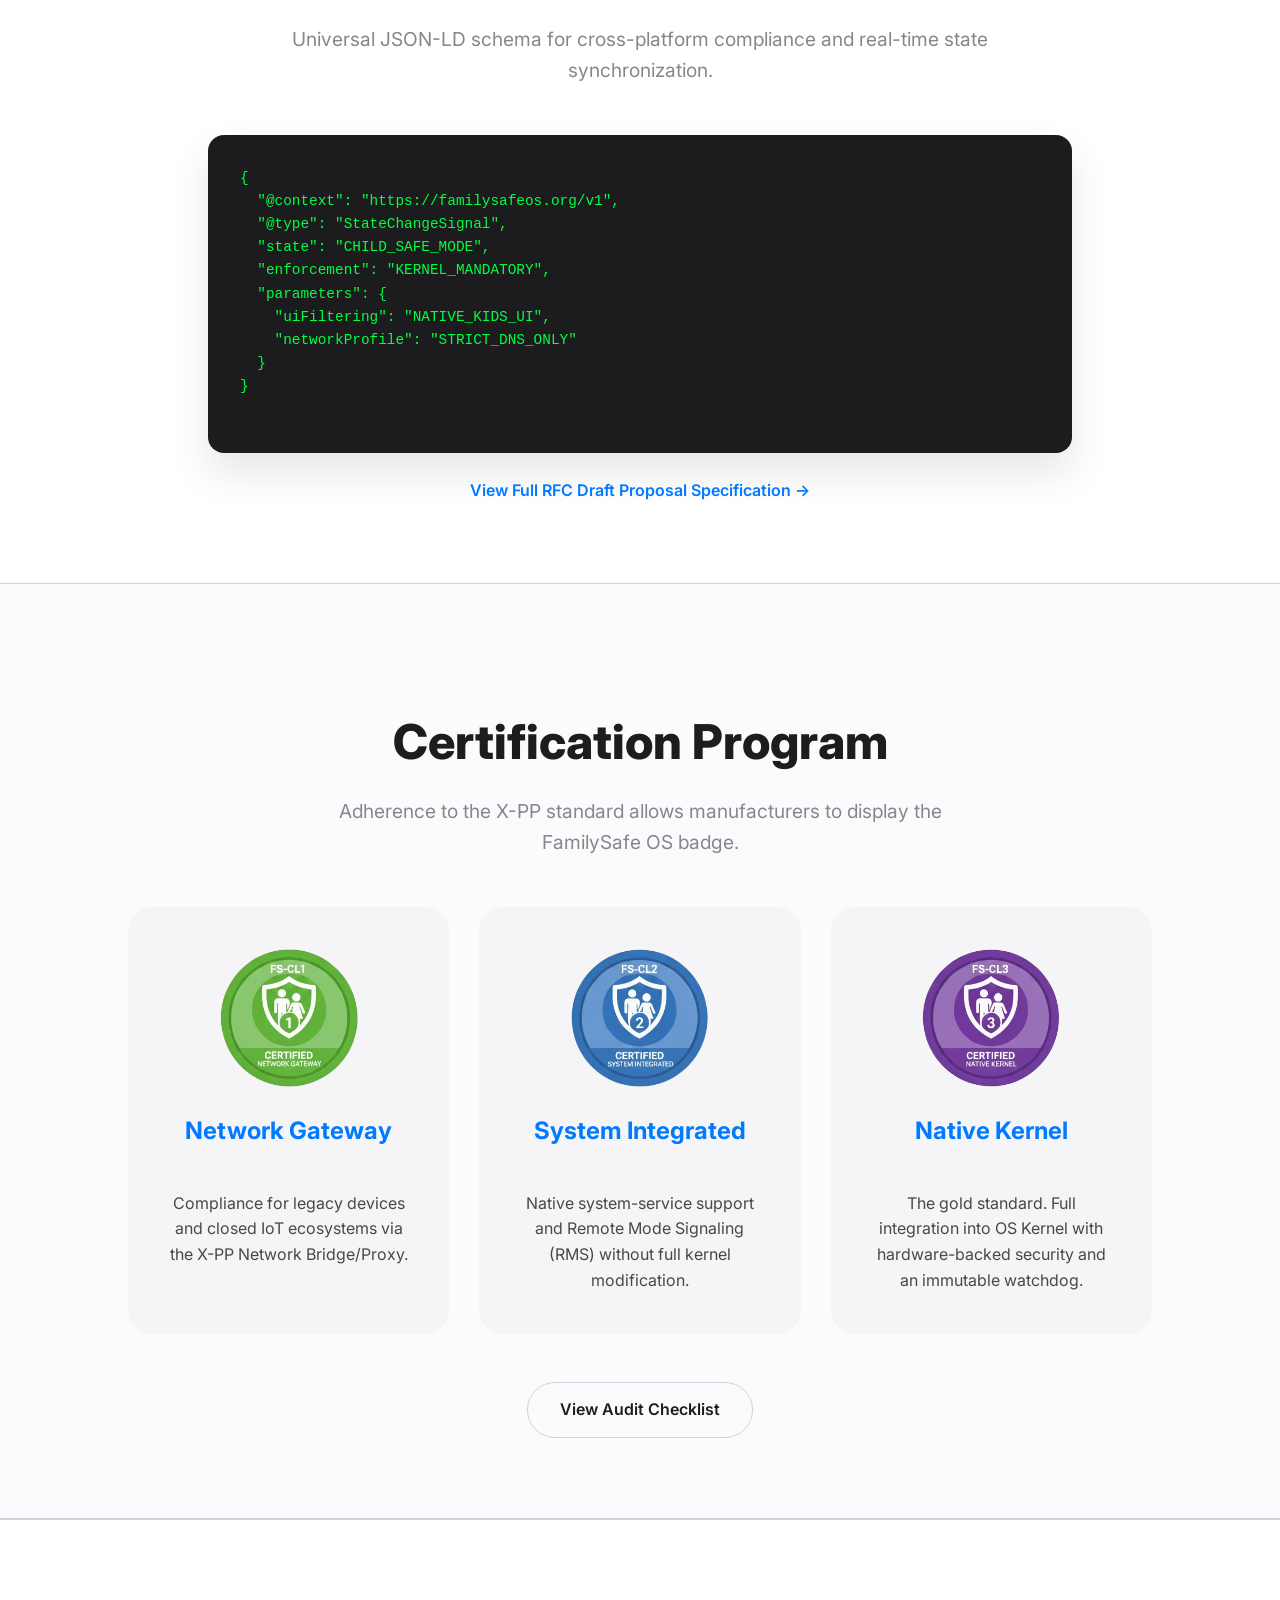
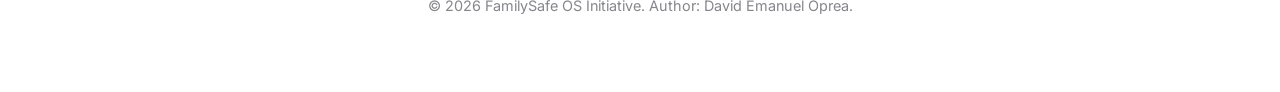
==== commit c8d45edf: "Fix HTML encoding issues in index.html" ====
--- a/docs/index.html
+++ b/docs/index.html
@@ -26,7 +26,7 @@
             <p>The open-source protocol for native, kernel-level safety across Windows, Linux, Macs, Smart TVs, Mobile Phones, Gaming Consoles, and more.</p>
             <div class="cta-group">
                 <a href="https://github.com/FamilySafeOS/standard" class="btn primary">Contribute on GitHub</a>
-                <a href="#rfc" class="btn secondary">View RFC Specs</a>
+                <a href="#rfc" class="btn secondary">View Draft Proposal Specs</a>
             </div>
         </div>
     </header>
@@ -123,7 +123,7 @@
             </pre>
         </div>
         <div class="rfc-link-container">
-             <a href="https://github.com/FamilySafeOS/standard/blob/main/RFC/x-pp-v1-draft.md">View Full RFC v2.4.0 Specification →</a>
+             <a href="https://github.com/FamilySafeOS/standard/blob/main/RFC/x-pp-v1-draft.md">View Full RFC Draft Proposal Specification →</a>
         </div>
     </section>
 
@@ -174,4 +174,5 @@
         });
     </script>
 </body>
-</html>+
+</html>
